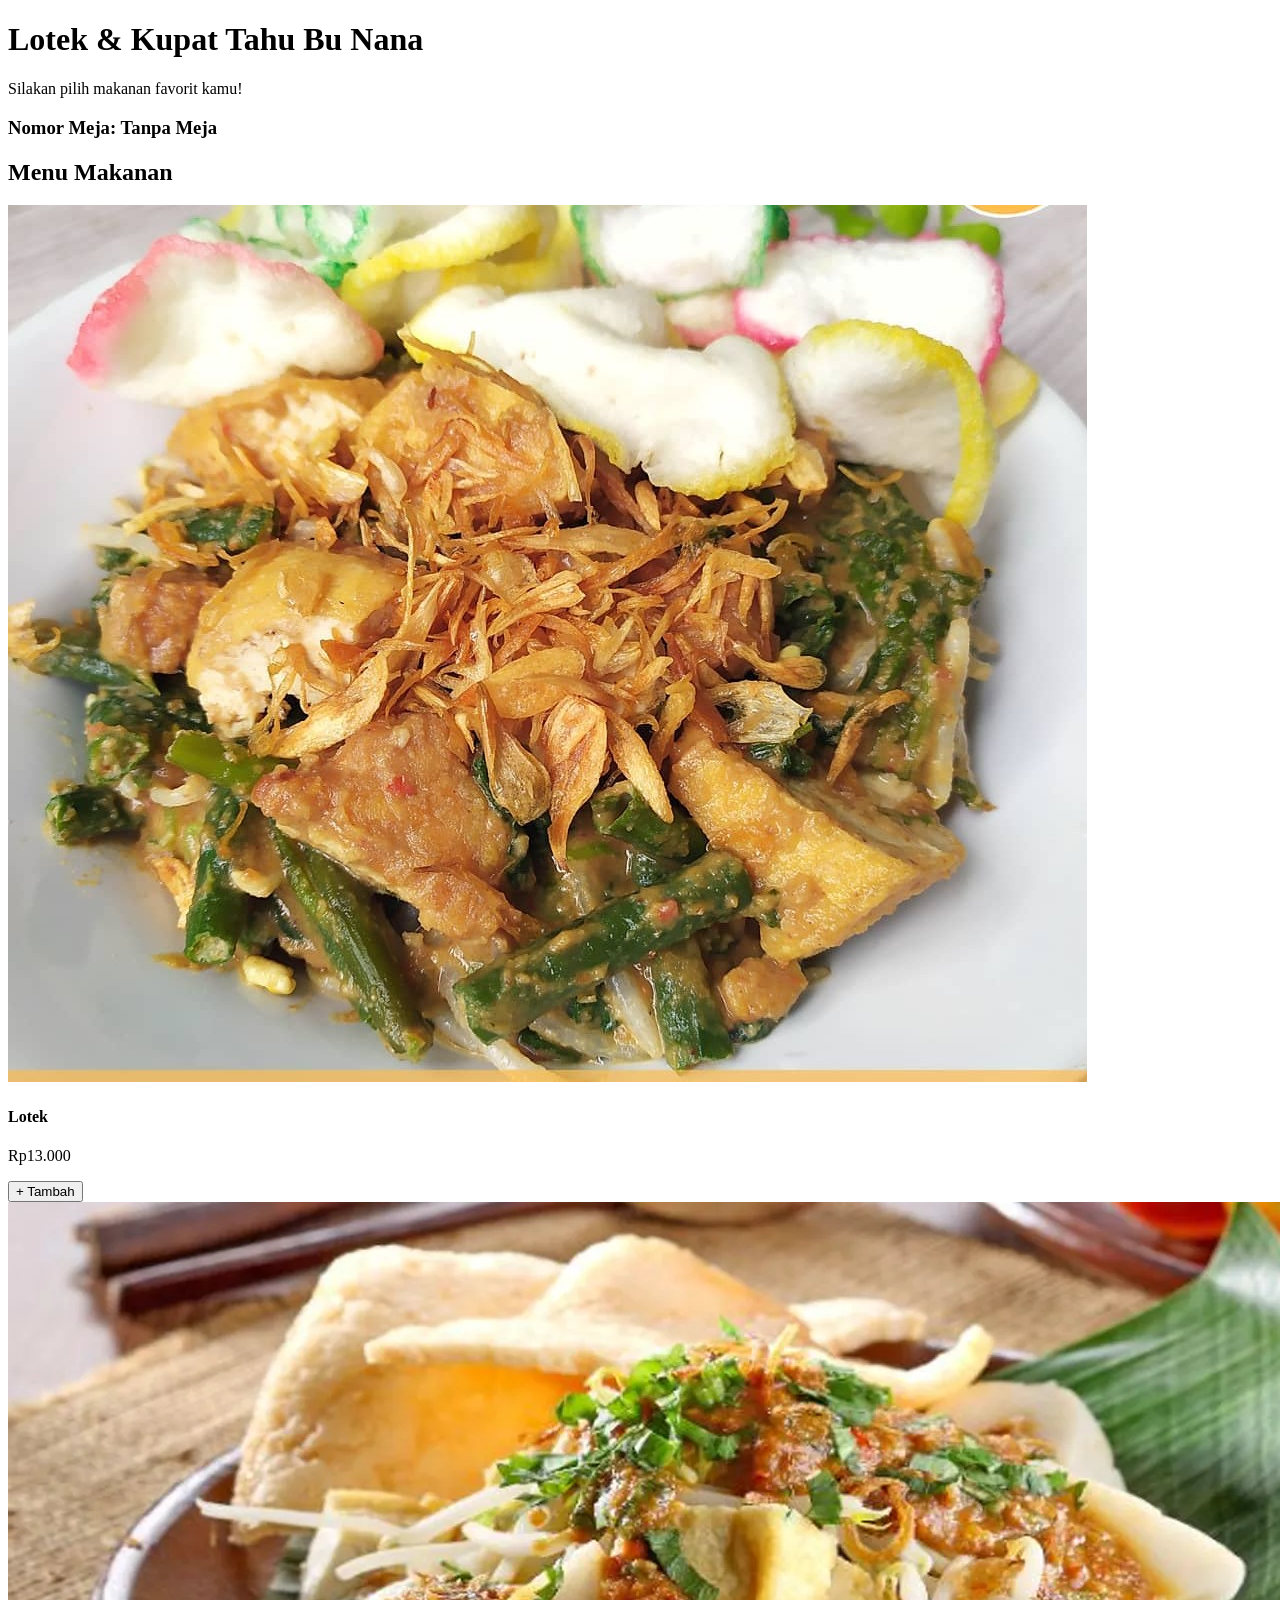
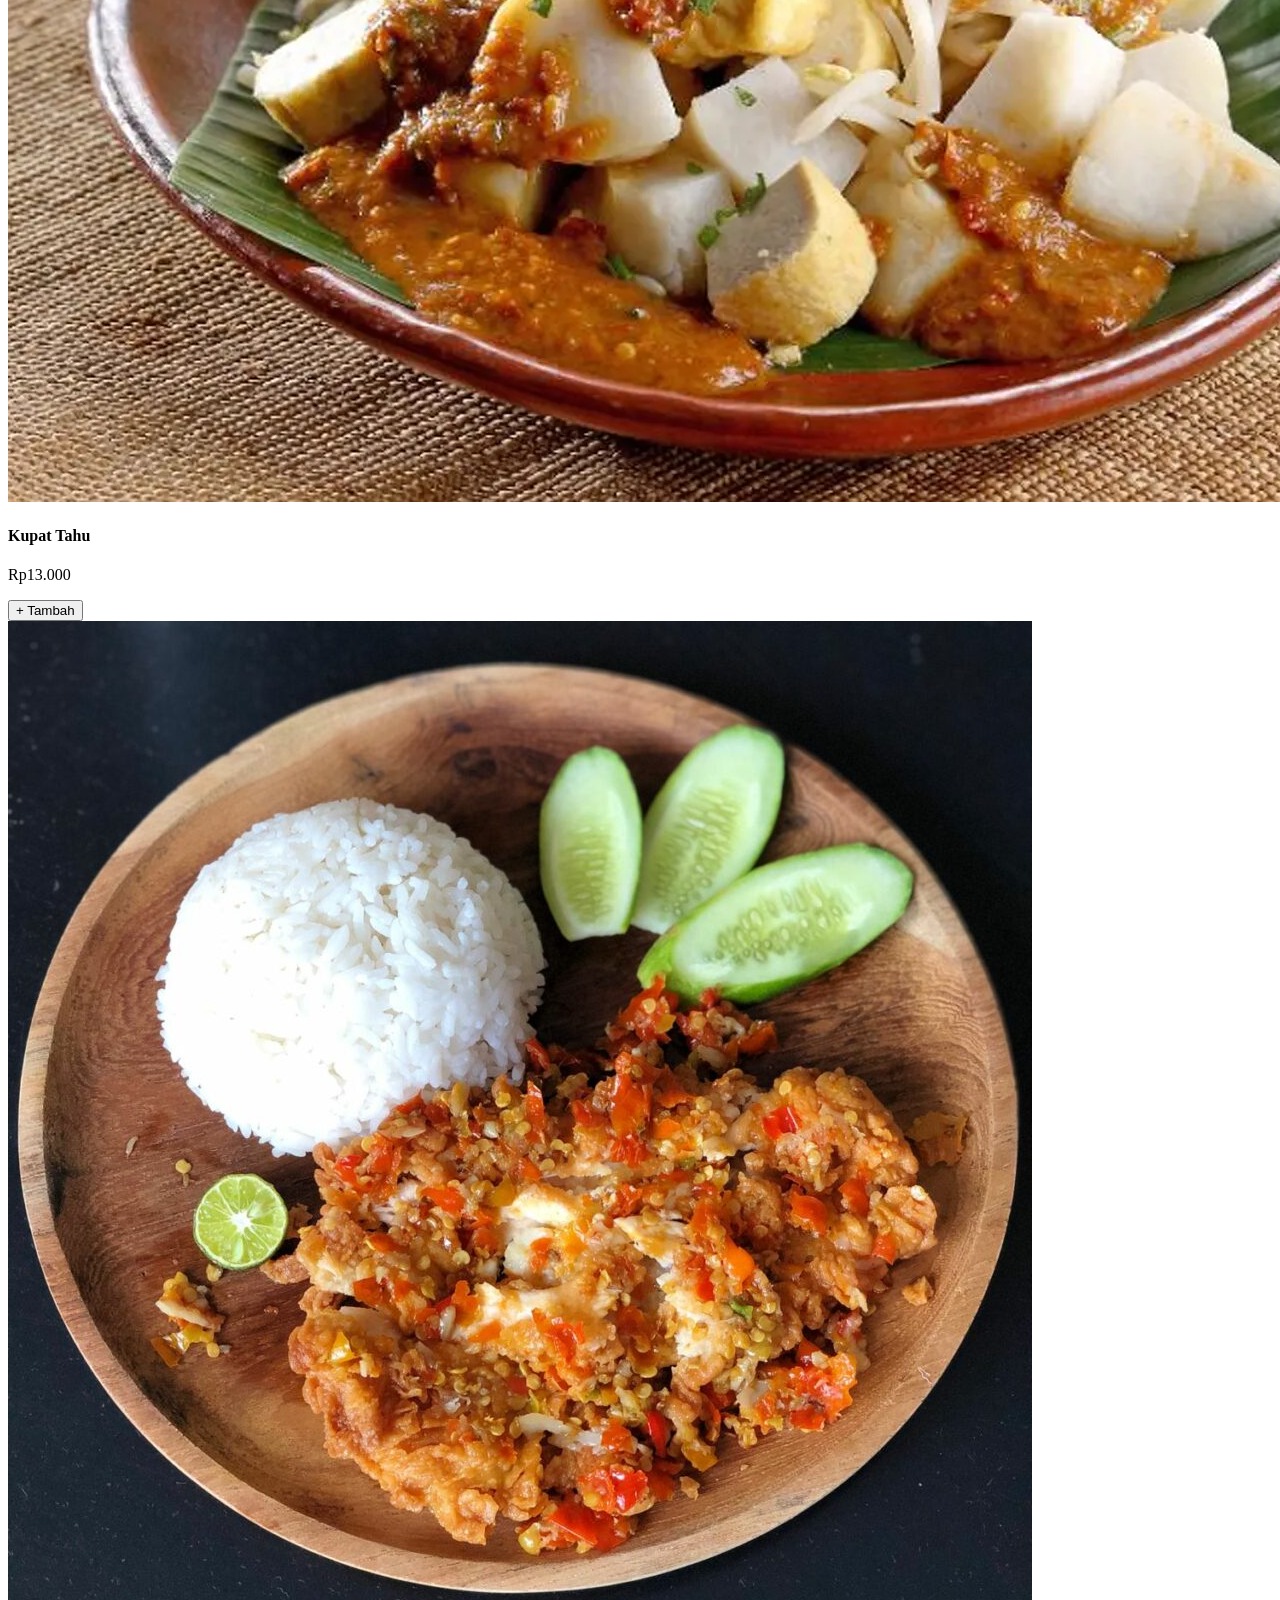
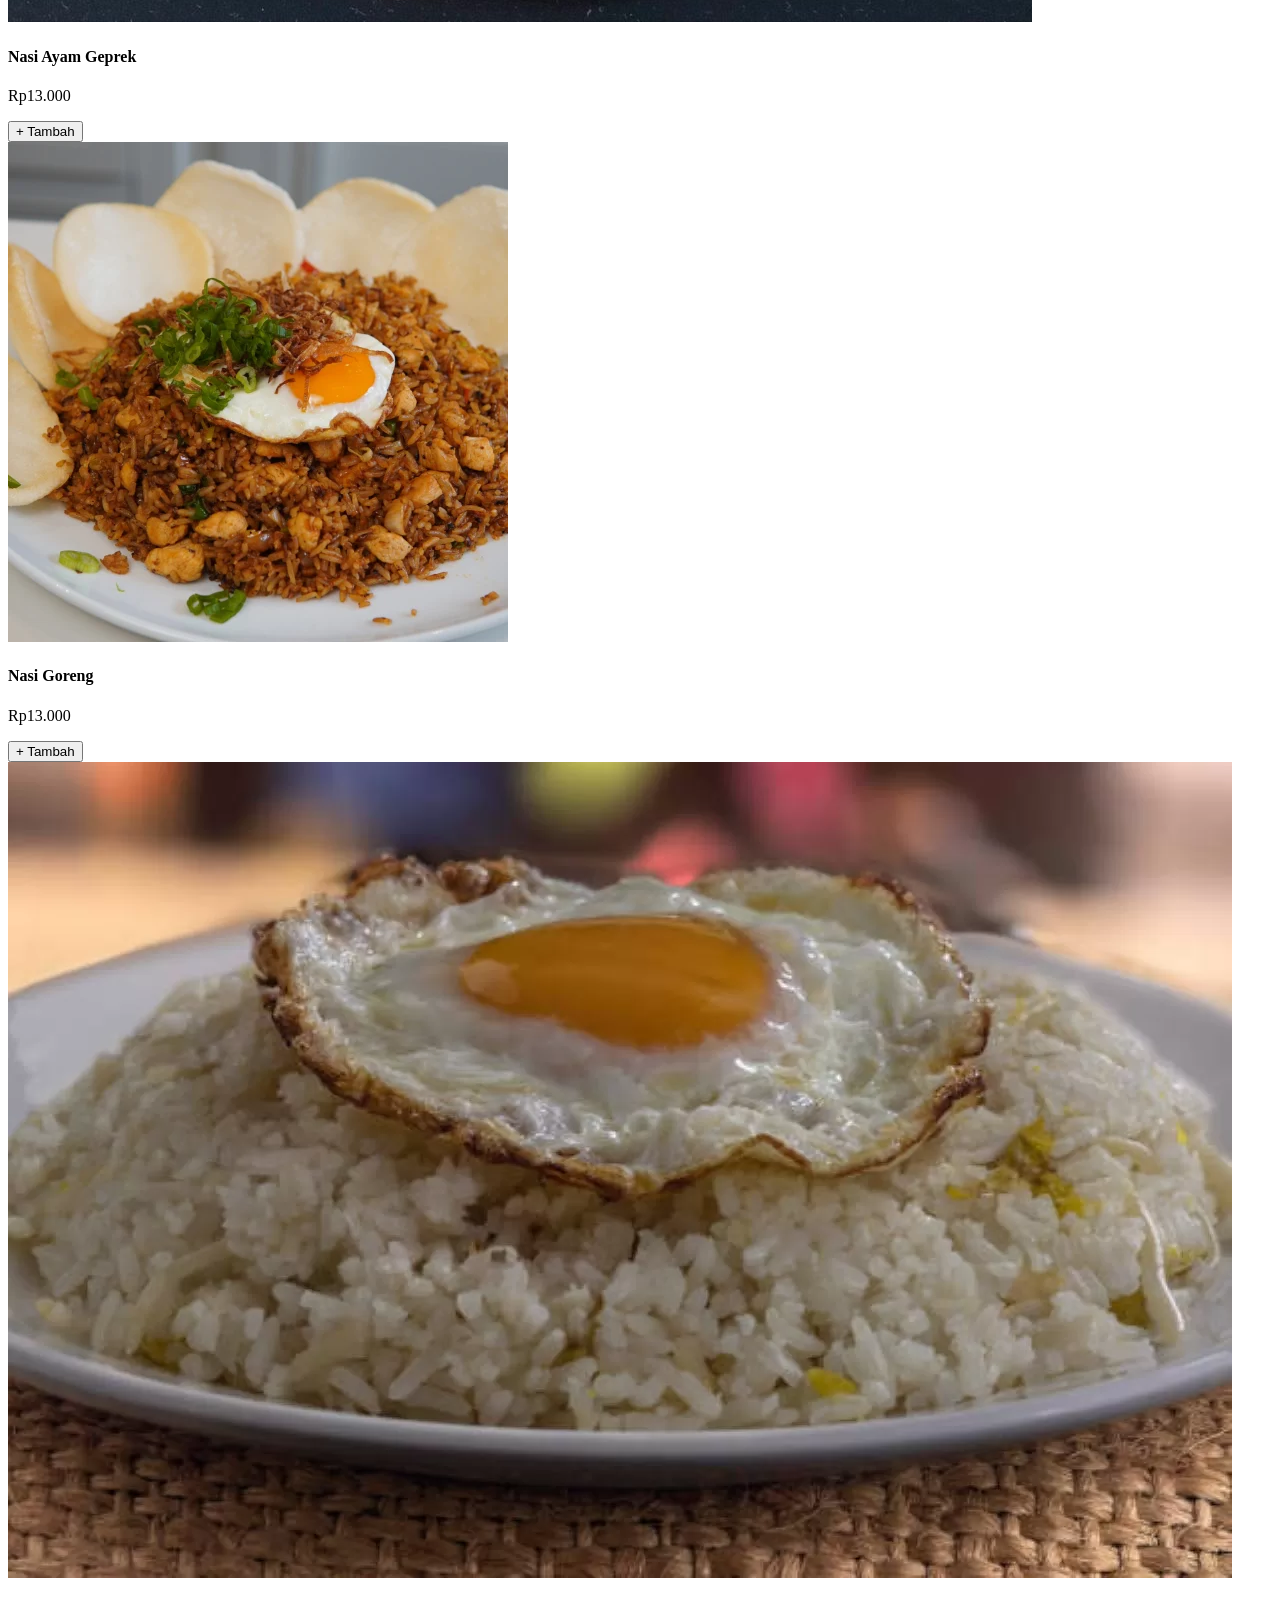
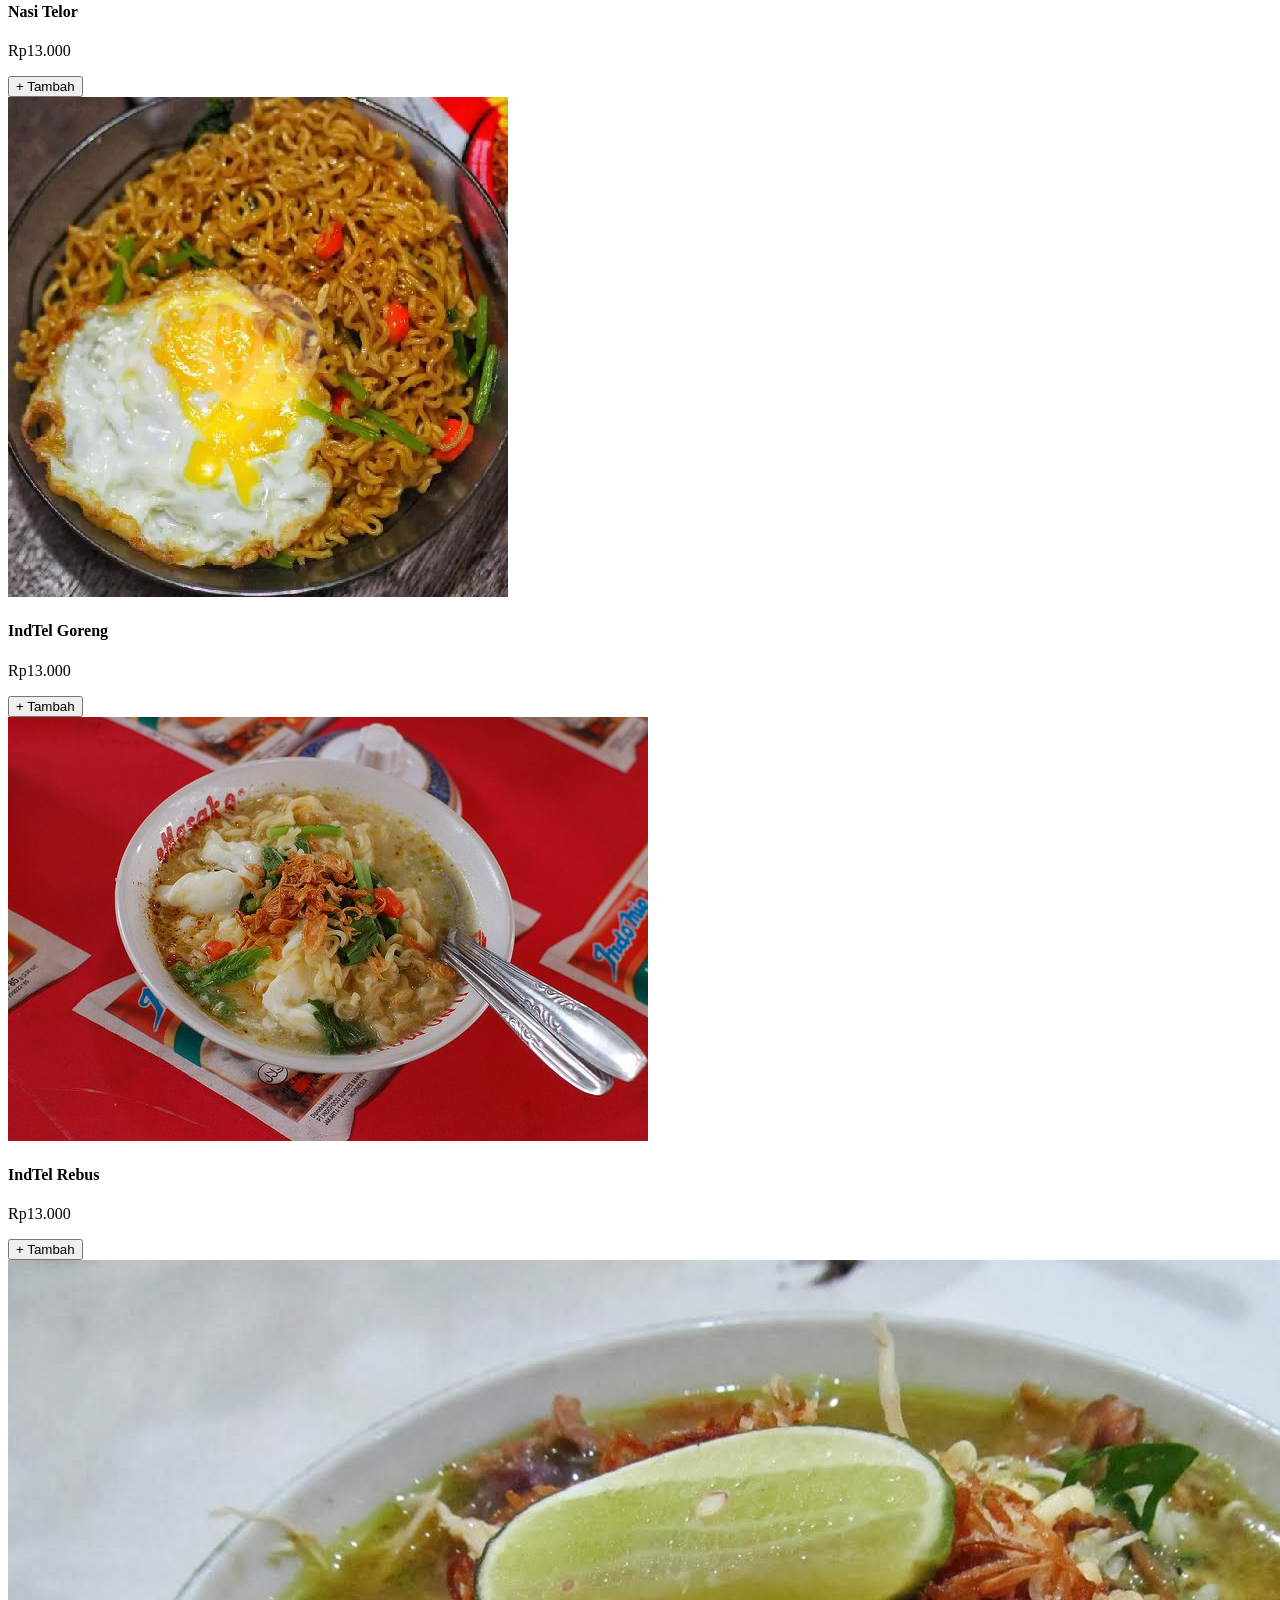
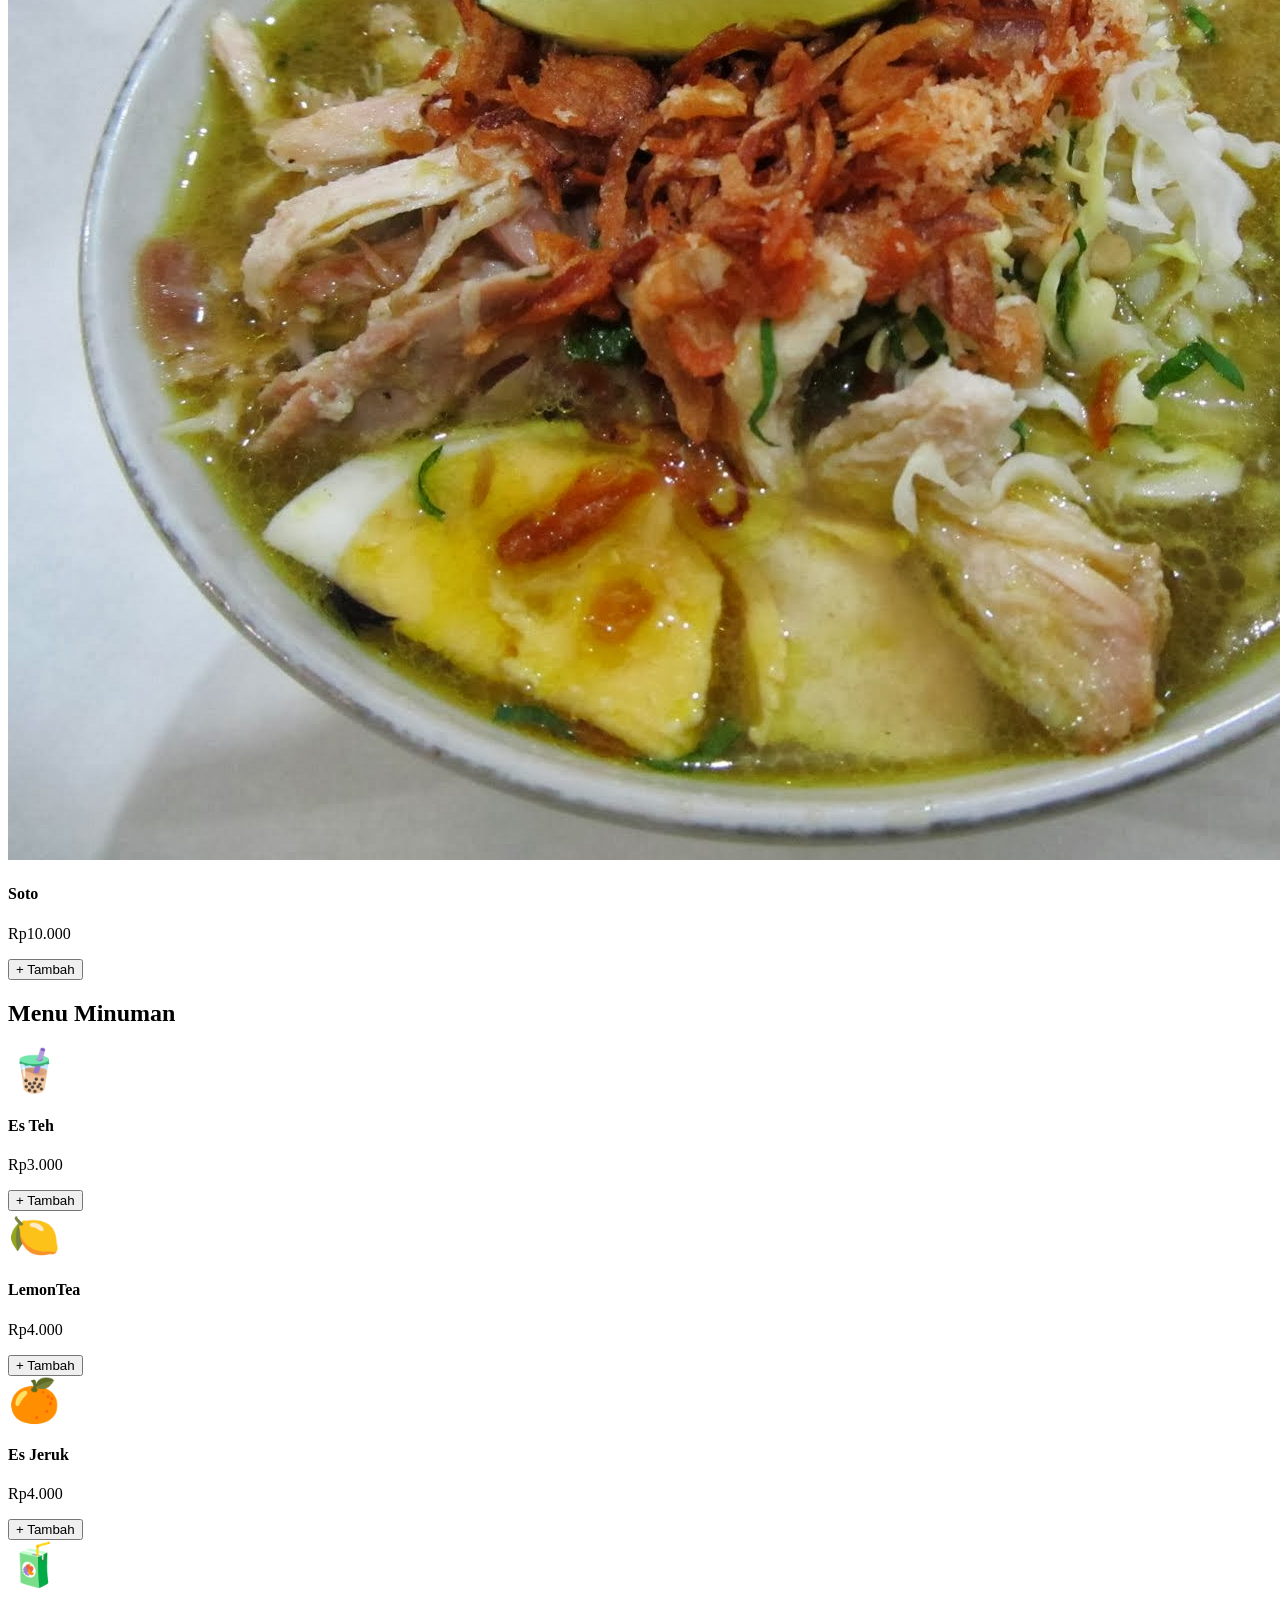
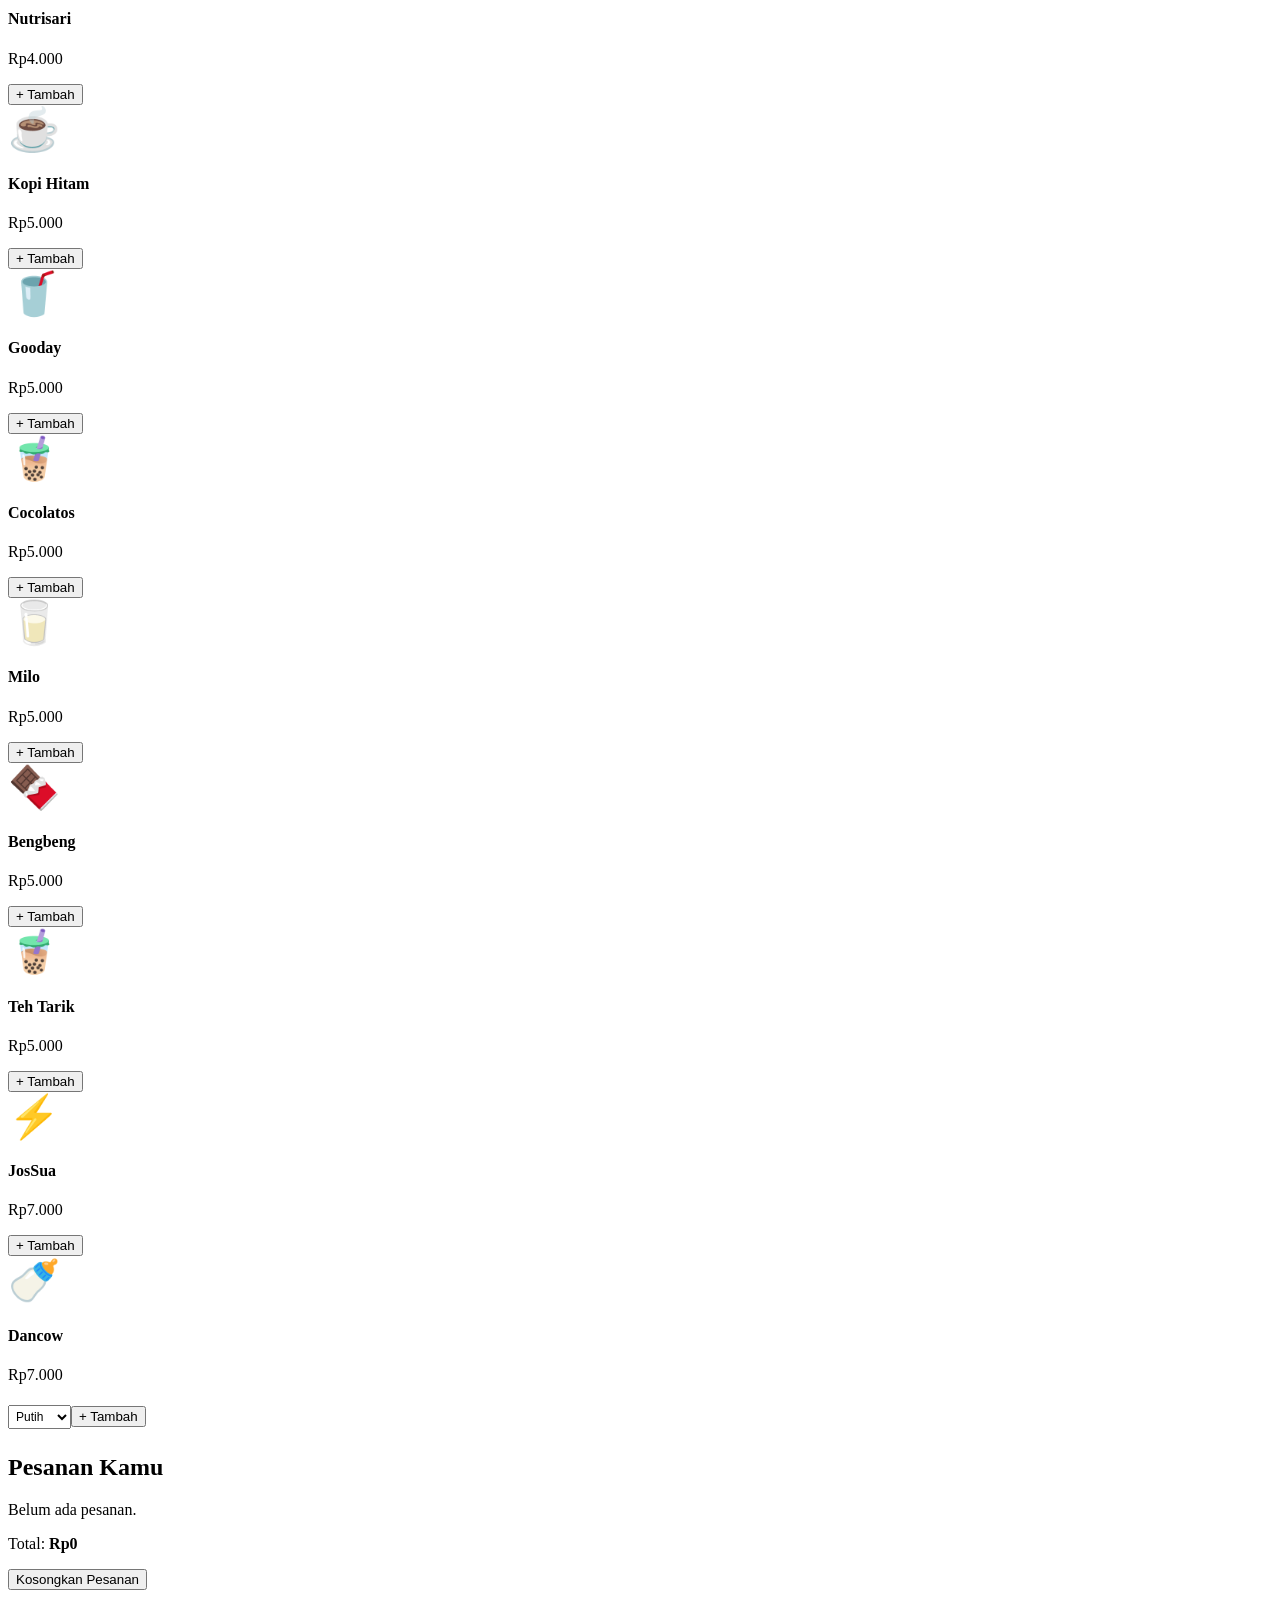
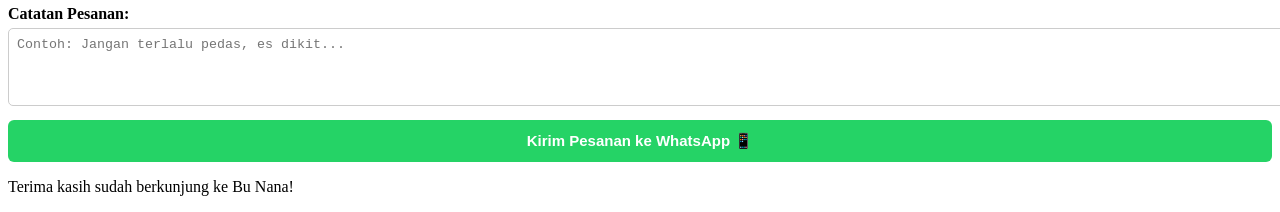
==== index.html @ 64a8187f "update lengkap" ====
<!DOCTYPE html>
<html lang="id">
<head>
    <meta charset="UTF-8">
    <meta name="viewport" content="width=device-width, initial-scale=1.0">
    <title>Lotek & Kupat Tahu Bu Nana</title>

    <style>
       
    
    </style>
</head>

<body>
    <header>
        <h1>Lotek & Kupat Tahu Bu Nana</h1>
        <p>Silakan pilih makanan favorit kamu!</p>
        <h3 id="infoMeja">Meja: -</h3>
    </header>

    <main class="container">
        <h2>Menu Makanan</h2>

        <div class="menu" id="menuMakanan"></div>

        <h2>Menu Minuman</h2>

        <div class="menu" id="menuMinuman"></div>

        <section id="keranjang">
            <h2>Pesanan Kamu</h2>
            <div id="daftarPesanan">Belum ada pesanan.</div>
            <p>Total: <strong id="total">Rp0</strong></p>
            <button onclick="kosongkanKeranjang()">
                Kosongkan Pesanan
            </button>
            <!-- Tambahan Catatan & Tombol Kirim WA -->
    <div style="margin-top: 15px; text-align: left;">
        <label for="catatanPesanan"><b>Catatan Pesanan:</b></label><br>
        <textarea id="catatanPesanan" placeholder="Contoh: Jangan terlalu pedas, es dikit..." style="width: 100%; height: 60px; margin-top: 5px; border-radius: 5px; padding: 8px; border: 1px solid #ccc;"></textarea>
    </div>

    <button onclick="kirimKeWhatsApp()" style="background-color: #25D366; color: white; padding: 12px; width: 100%; border: none; border-radius: 6px; font-weight: bold; font-size: 15px; margin-top: 10px; cursor: pointer;">
        Kirim Pesanan ke WhatsApp 📱
    </button>
        </section>
    </main>

    <footer>
        <p>Terima kasih sudah berkunjung ke Bu Nana!</p>
    </footer>

    <script src="script.js"></script>
</body>
</html>
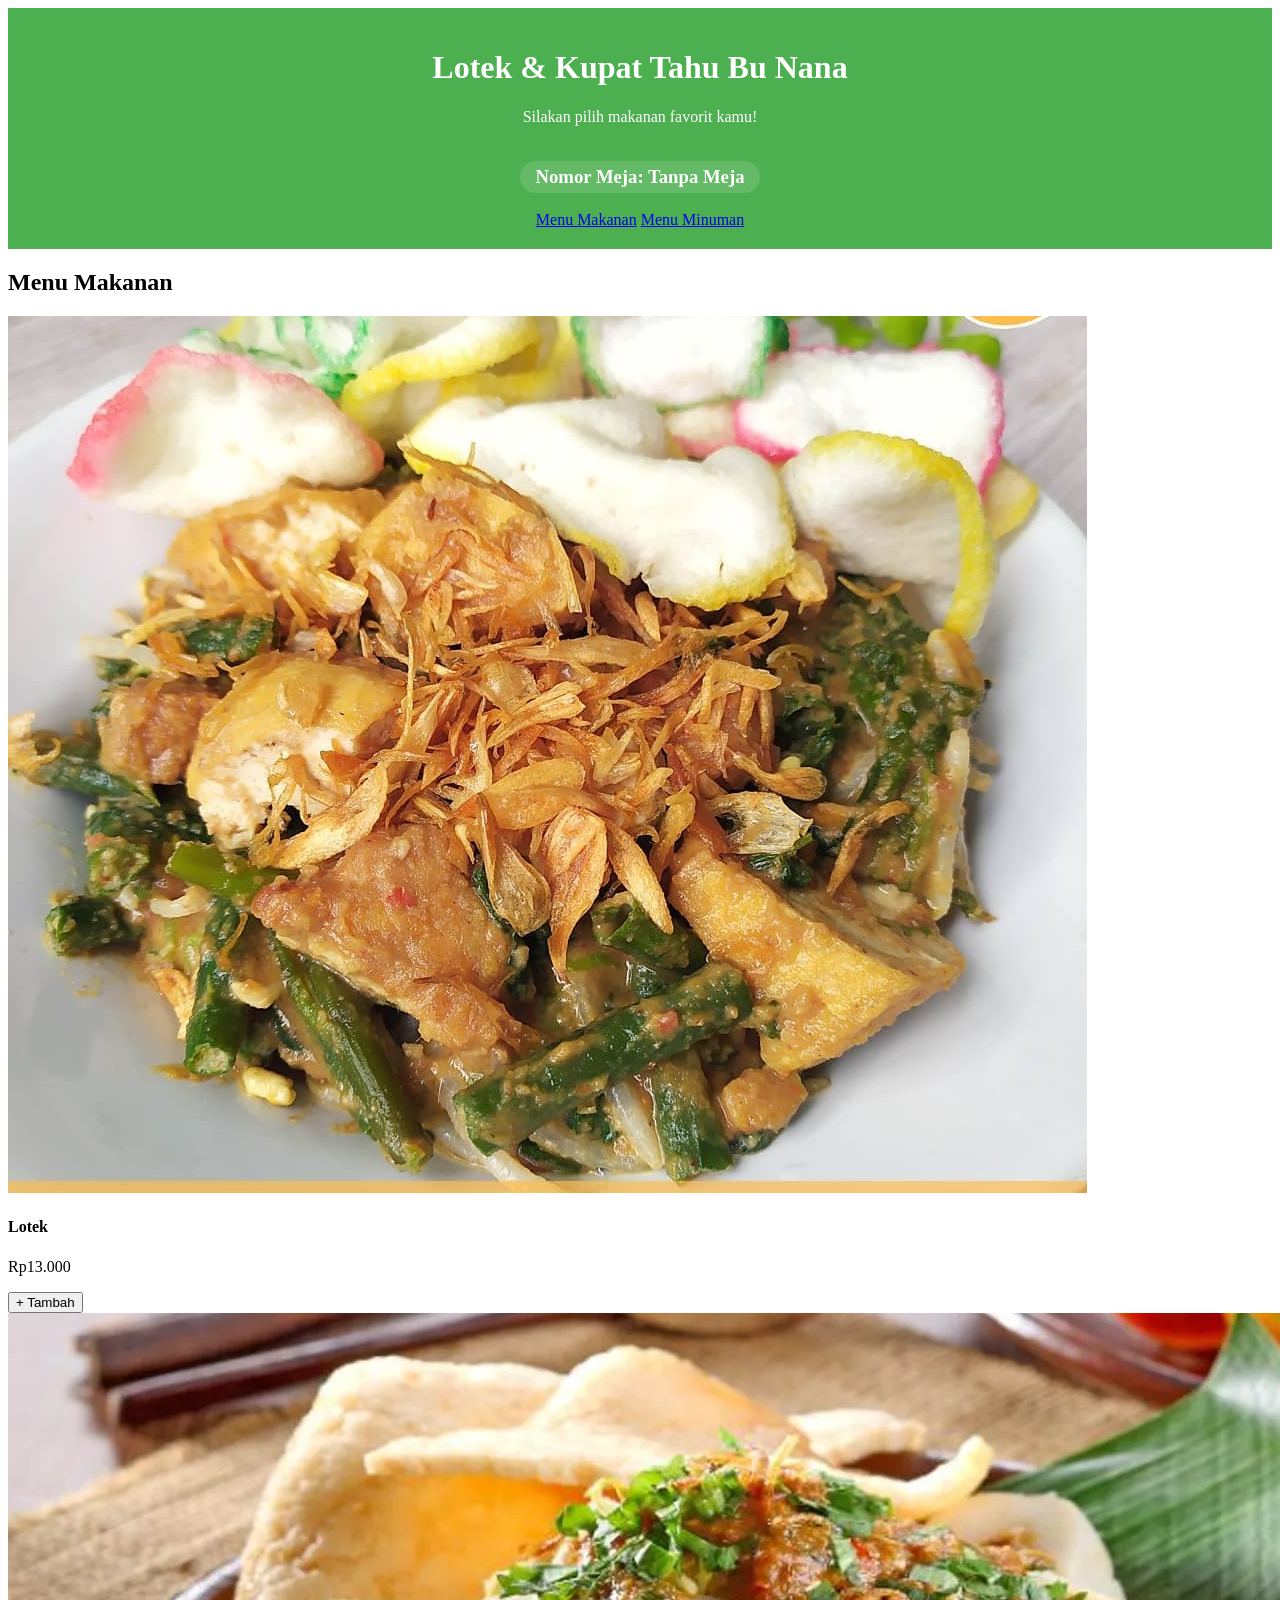
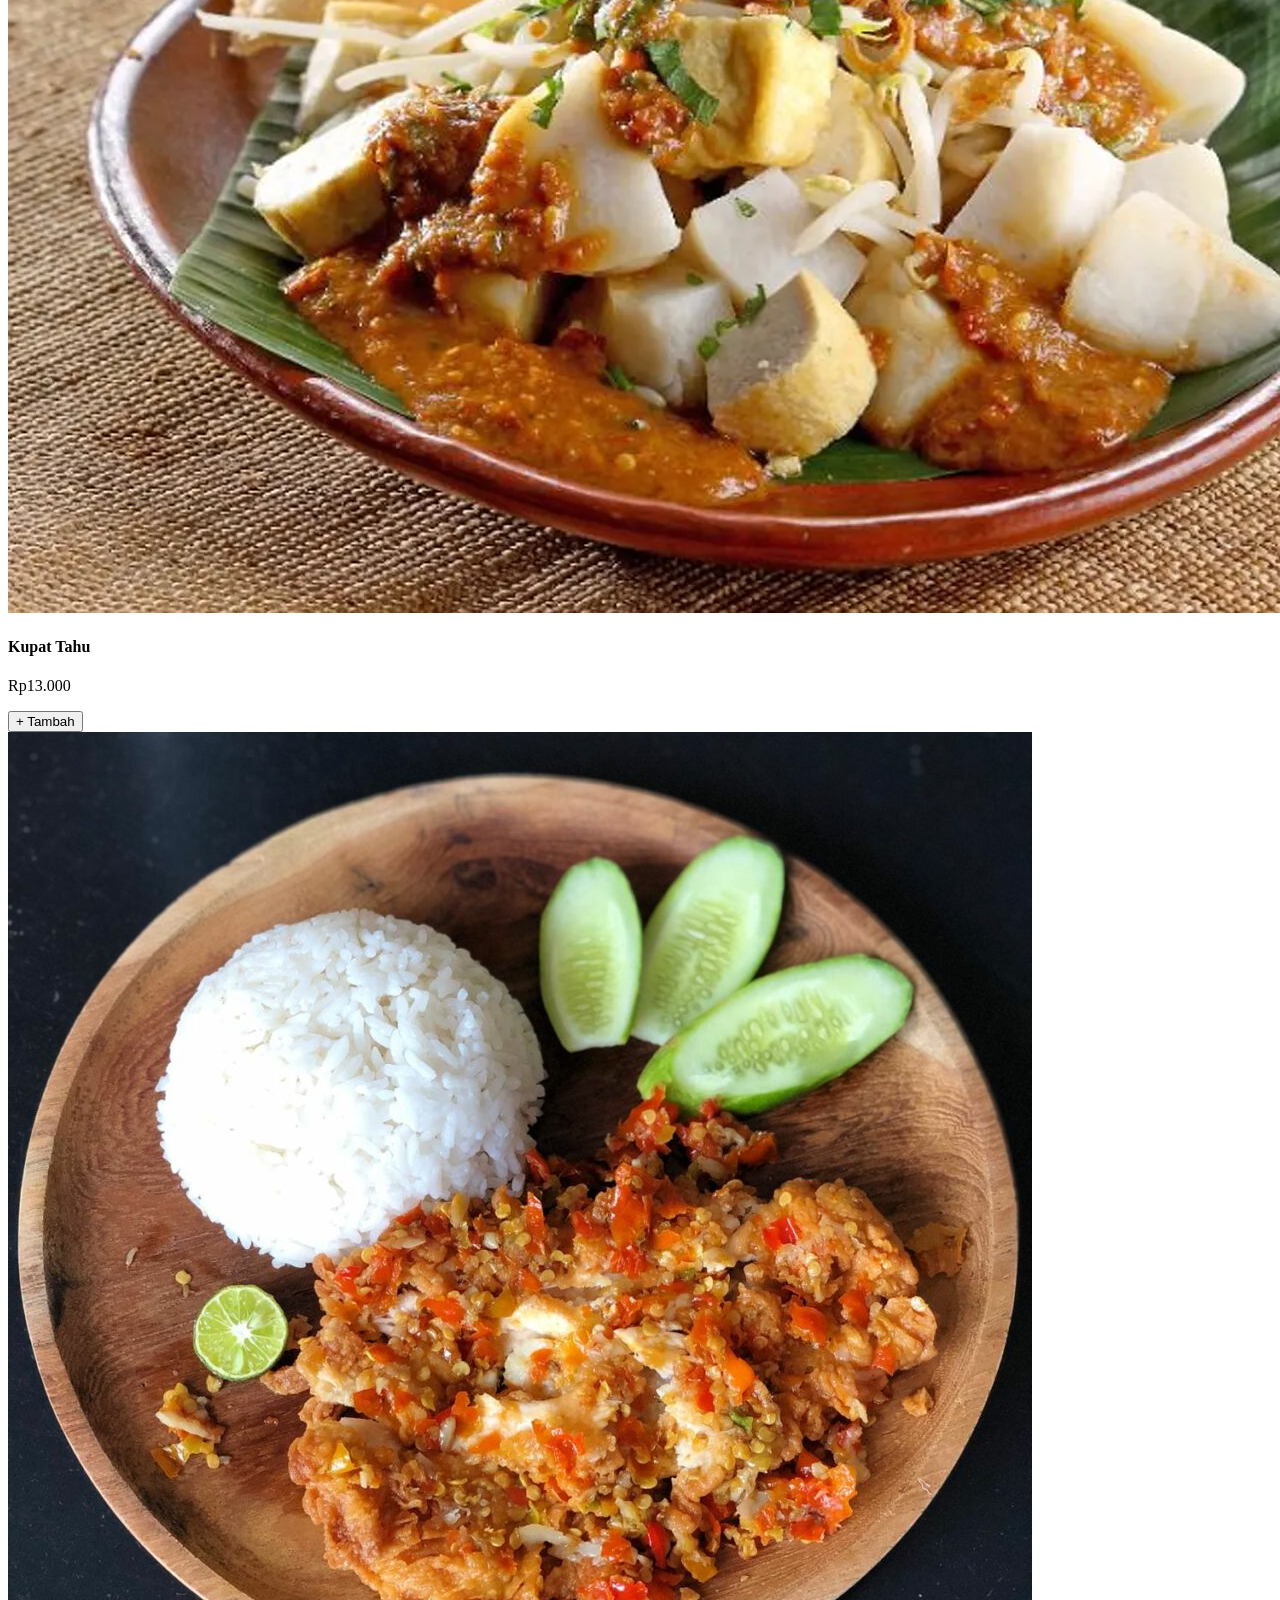
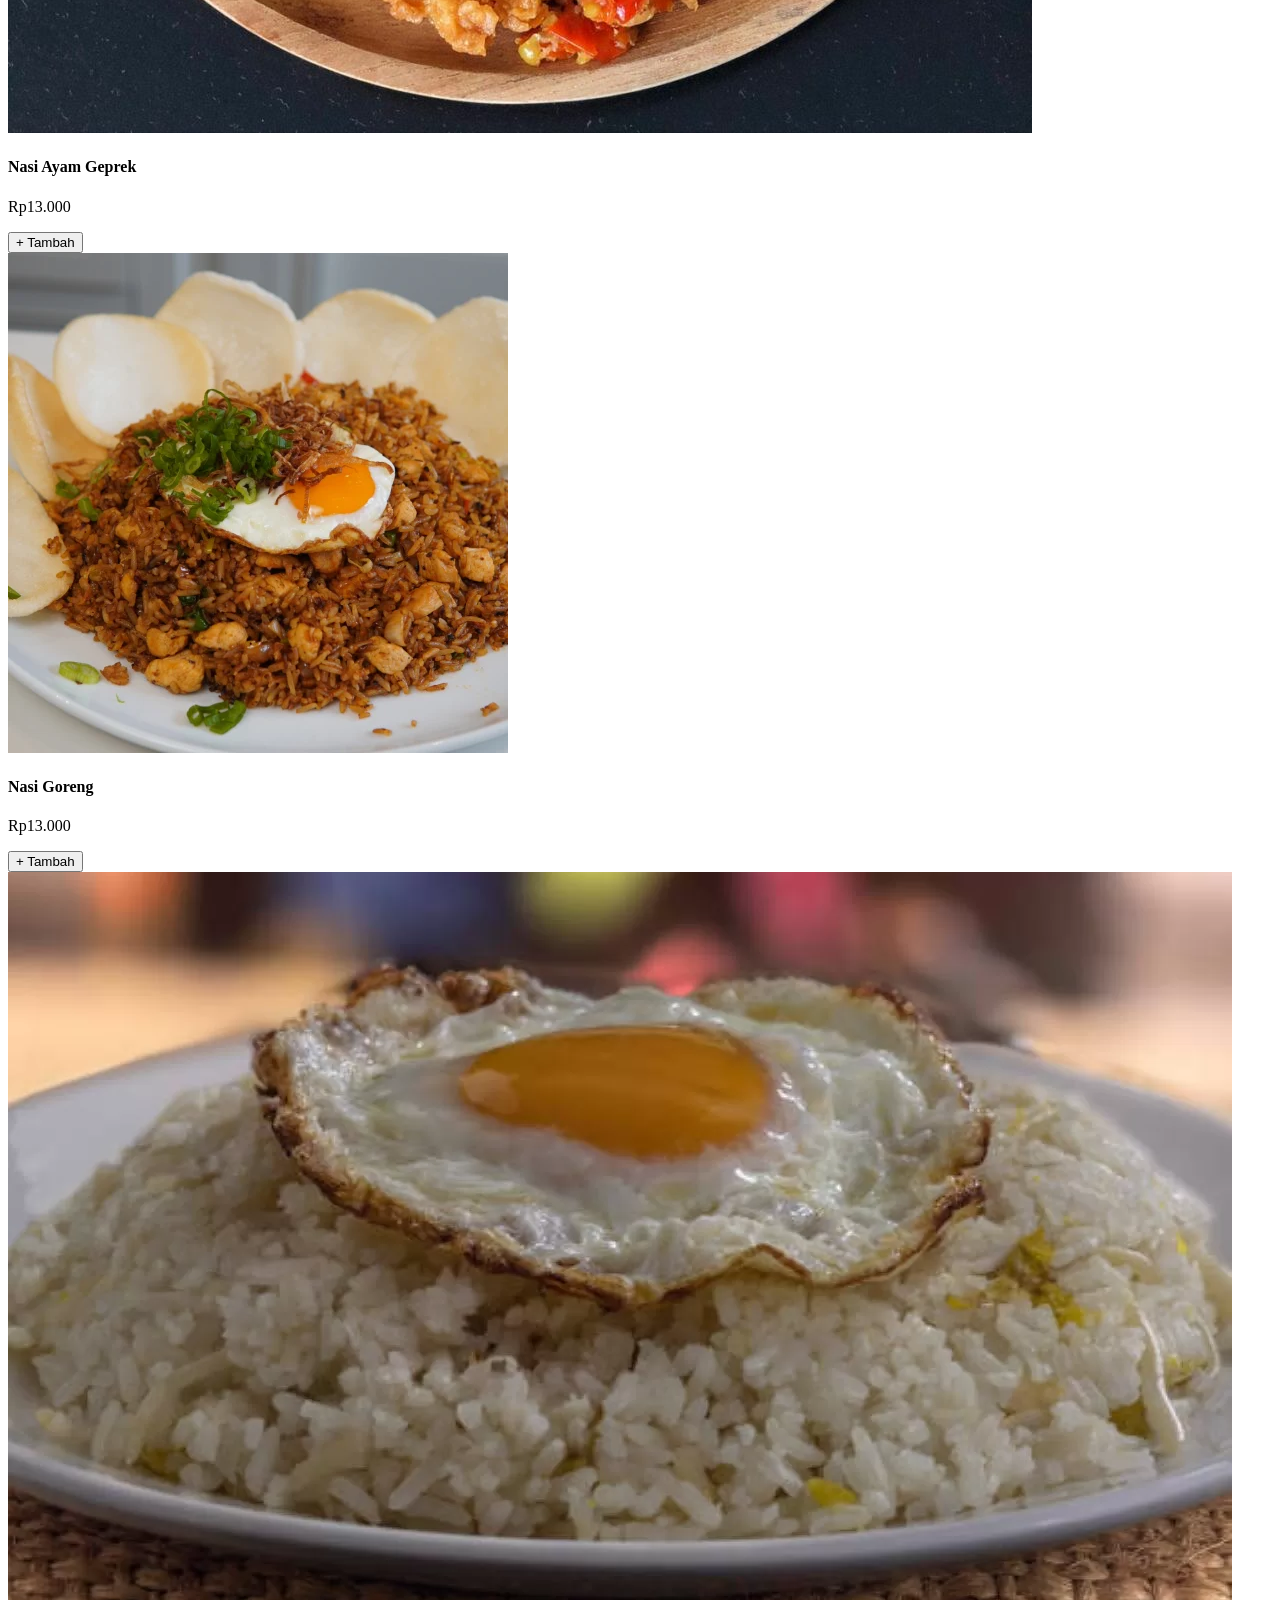
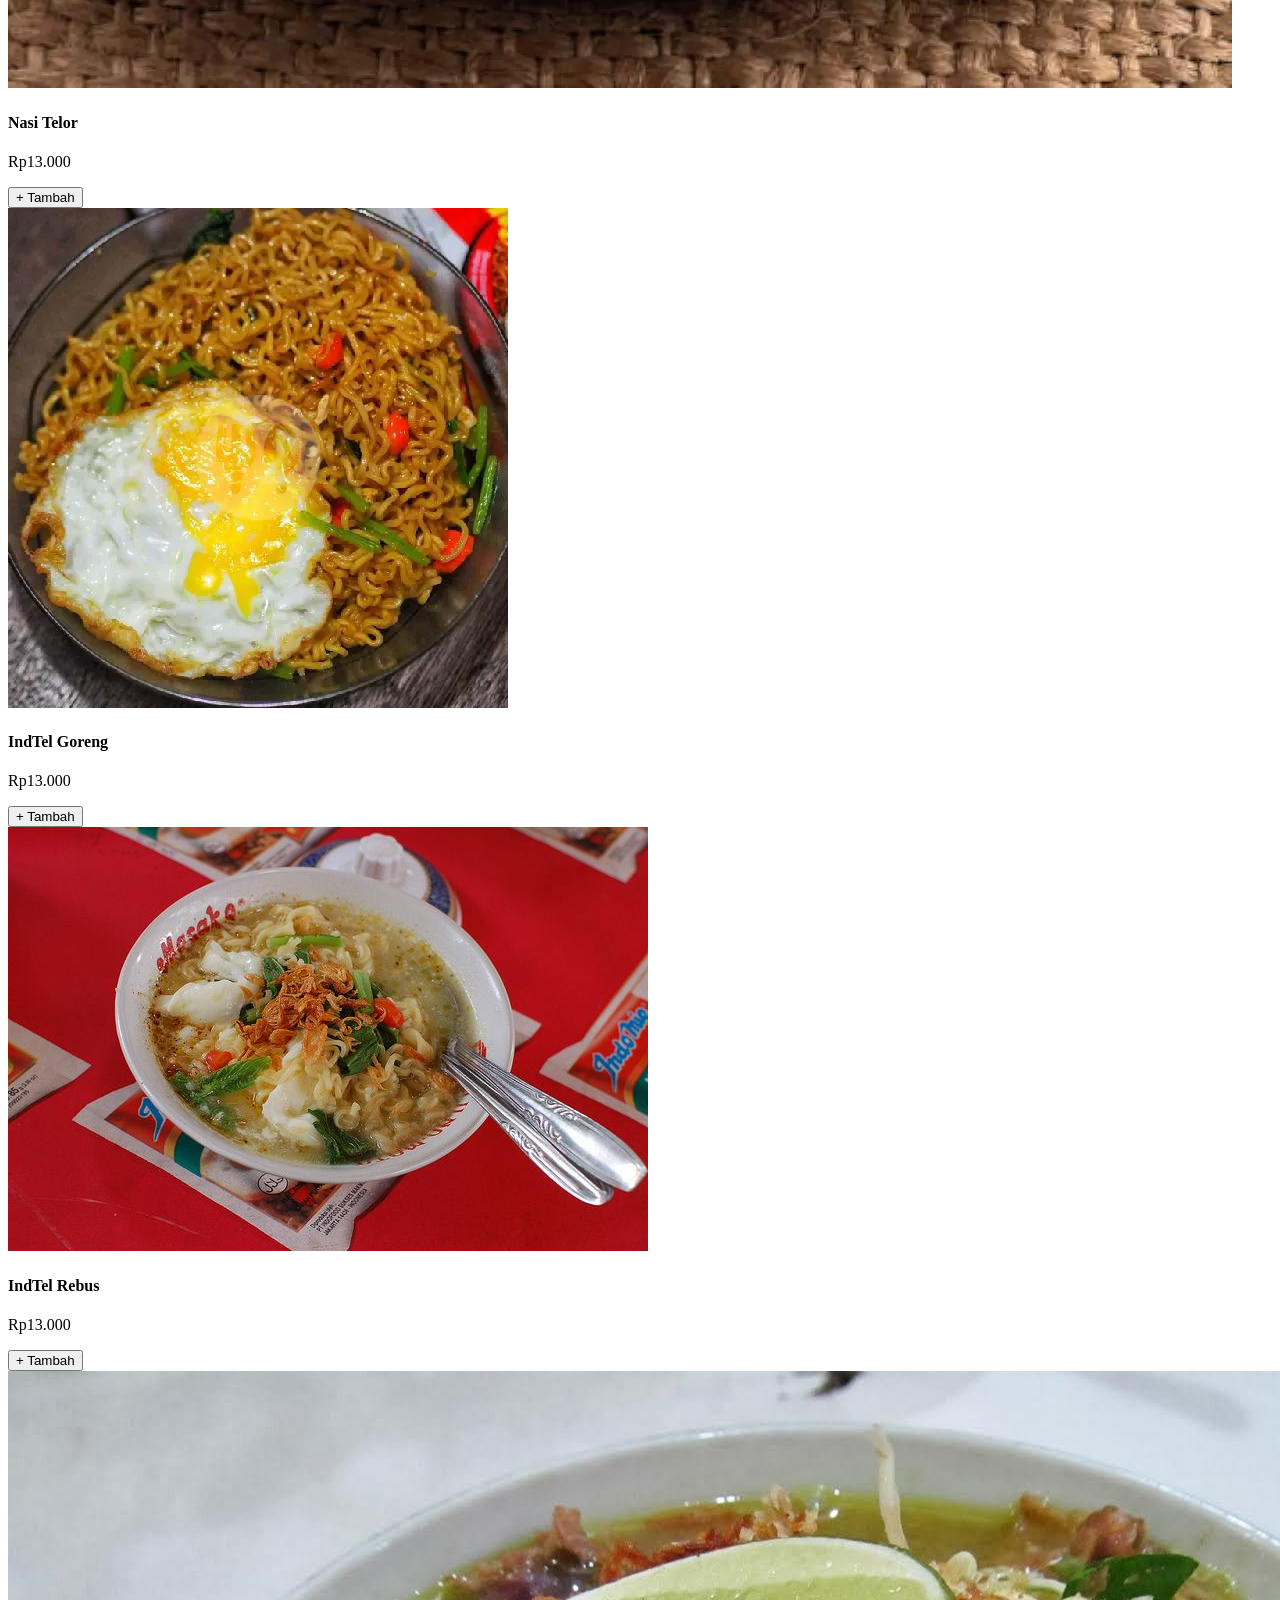
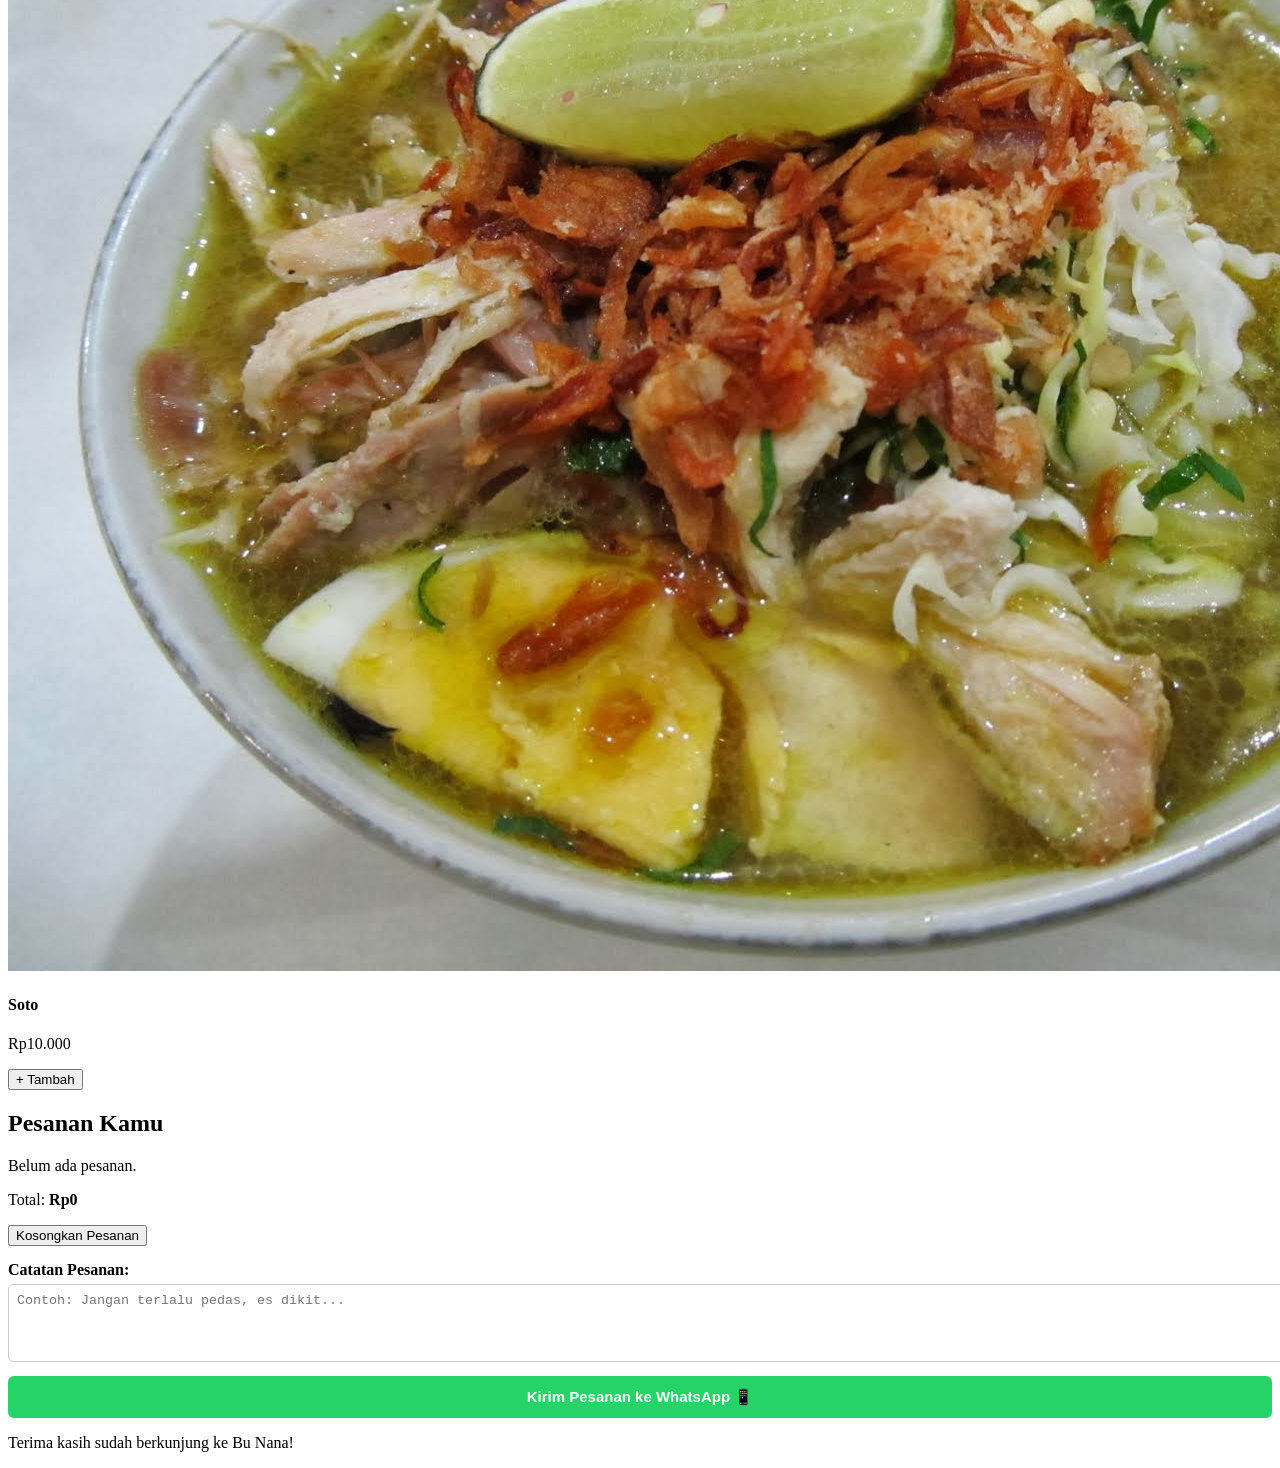
==== commit dc2d4c86: "update index" ====
--- a/index.html
+++ b/index.html
@@ -5,27 +5,24 @@
     <meta name="viewport" content="width=device-width, initial-scale=1.0">
     <title>Lotek & Kupat Tahu Bu Nana</title>
 
-    <style>
-       
-    
-    </style>
+    <link rel="stylesheet" href="style.css?v=2">
 </head>
 
 <body>
     <header>
         <h1>Lotek & Kupat Tahu Bu Nana</h1>
         <p>Silakan pilih makanan favorit kamu!</p>
-        <h3 id="infoMeja">Meja: -</h3>
+        <h3 id="infoMeja">Nomor Meja: -</h3>
+        <nav>
+            <a href="index.html">Menu Makanan</a>
+            <a href="minuman.html">Menu Minuman</a>
+        </nav>
     </header>
 
     <main class="container">
         <h2>Menu Makanan</h2>
 
         <div class="menu" id="menuMakanan"></div>
-
-        <h2>Menu Minuman</h2>
-
-        <div class="menu" id="menuMinuman"></div>
 
         <section id="keranjang">
             <h2>Pesanan Kamu</h2>
@@ -50,6 +47,6 @@
         <p>Terima kasih sudah berkunjung ke Bu Nana!</p>
     </footer>
 
-    <script src="script.js"></script>
+    <script src="script.js?v=2"></script>
 </body>
 </html>
--- a/style.css
+++ b/style.css
@@ -0,0 +1,13 @@
+header {
+    text-align: center;
+    background-color: #4CAF50;
+    color: white;
+    padding: 20px;
+}
+
+#infoMeja {
+    background: #ffffff22;
+    display: inline-block;
+    padding: 5px 15px;
+    border-radius: 20px;
+}
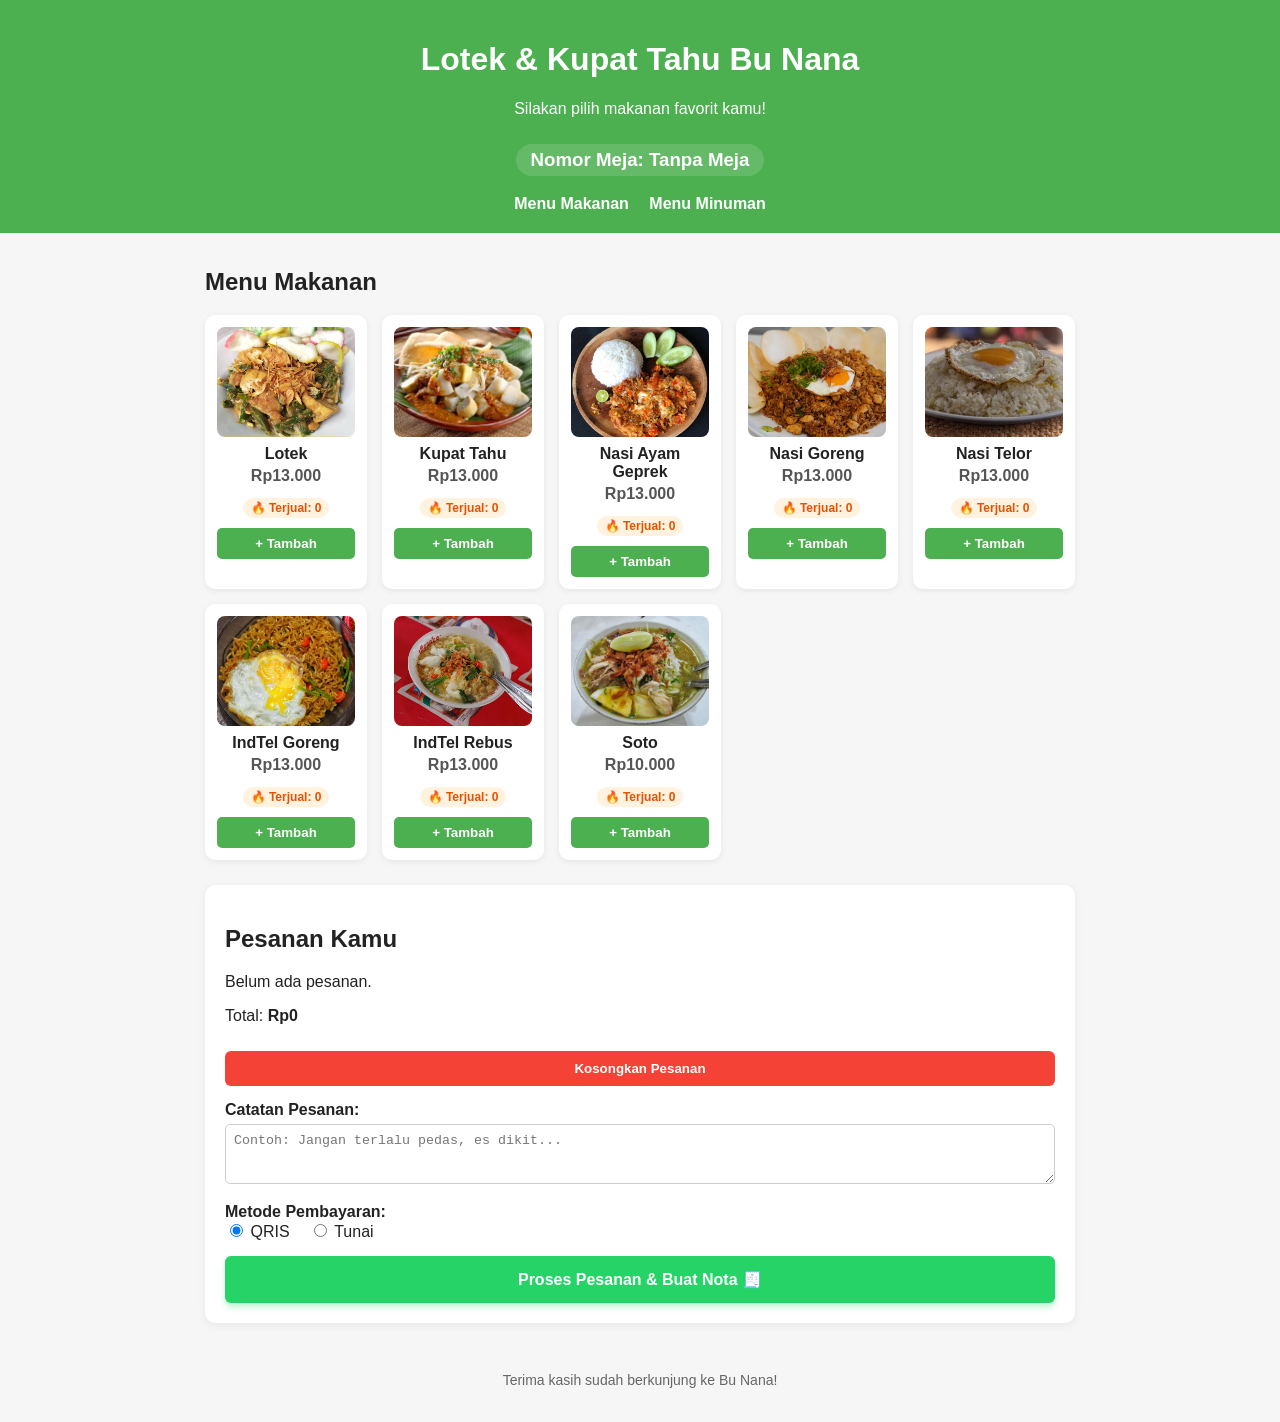
==== commit 636bc02e: "upadate lengkap" ====
--- a/index.html
+++ b/index.html
@@ -4,10 +4,8 @@
     <meta charset="UTF-8">
     <meta name="viewport" content="width=device-width, initial-scale=1.0">
     <title>Lotek & Kupat Tahu Bu Nana</title>
-
-    <link rel="stylesheet" href="style.css?v=2">
+    <link rel="stylesheet" href="style.css?v=3">
 </head>
-
 <body>
     <header>
         <h1>Lotek & Kupat Tahu Bu Nana</h1>
@@ -21,25 +19,35 @@
 
     <main class="container">
         <h2>Menu Makanan</h2>
-
         <div class="menu" id="menuMakanan"></div>
 
         <section id="keranjang">
             <h2>Pesanan Kamu</h2>
             <div id="daftarPesanan">Belum ada pesanan.</div>
             <p>Total: <strong id="total">Rp0</strong></p>
-            <button onclick="kosongkanKeranjang()">
-                Kosongkan Pesanan
+            
+            <button onclick="kosongkanKeranjang()" class="btn-reset">Kosongkan Pesanan</button>
+            
+            <div style="margin-top: 15px; text-align: left;">
+                <label for="catatanPesanan"><b>Catatan Pesanan:</b></label><br>
+                <textarea id="catatanPesanan" placeholder="Contoh: Jangan terlalu pedas, es dikit..." style="width: 100%; height: 60px; margin-top: 5px; border-radius: 5px; padding: 8px; border: 1px solid #ccc;"></textarea>
+            </div>
+
+            <!-- Fitur Baru: Metode Pembayaran -->
+            <div style="margin-top: 15px; text-align: left;">
+                <label><b>Metode Pembayaran:</b></label><br>
+                <label style="margin-right: 15px; cursor: pointer;">
+                    <input type="radio" name="metodePembayaran" value="QRIS" checked> QRIS
+                </label>
+                <label style="cursor: pointer;">
+                    <input type="radio" name="metodePembayaran" value="Tunai"> Tunai
+                </label>
+            </div>
+
+            <!-- Fitur Baru: Tombol Proses & Nota -->
+            <button onclick="prosesPesanan()" class="btn-proses">
+                Proses Pesanan & Buat Nota 🧾
             </button>
-            <!-- Tambahan Catatan & Tombol Kirim WA -->
-    <div style="margin-top: 15px; text-align: left;">
-        <label for="catatanPesanan"><b>Catatan Pesanan:</b></label><br>
-        <textarea id="catatanPesanan" placeholder="Contoh: Jangan terlalu pedas, es dikit..." style="width: 100%; height: 60px; margin-top: 5px; border-radius: 5px; padding: 8px; border: 1px solid #ccc;"></textarea>
-    </div>
-
-    <button onclick="kirimKeWhatsApp()" style="background-color: #25D366; color: white; padding: 12px; width: 100%; border: none; border-radius: 6px; font-weight: bold; font-size: 15px; margin-top: 10px; cursor: pointer;">
-        Kirim Pesanan ke WhatsApp 📱
-    </button>
         </section>
     </main>
 
@@ -47,6 +55,16 @@
         <p>Terima kasih sudah berkunjung ke Bu Nana!</p>
     </footer>
 
-    <script src="script.js?v=2"></script>
+    <!-- Modal Nota Digital -->
+    <div id="modalNota" class="modal">
+        <div class="modal-content">
+            <span class="close" onclick="tutupModal()">&times;</span>
+            <div id="notaDigital"></div>
+            <button onclick="cetakNota()" class="btn-print">🖨️ Cetak / Simpan PDF</button>
+            <button onclick="kirimWANota()" class="btn-wa">📱 Kirim ke WhatsApp</button>
+        </div>
+    </div>
+
+    <script src="script.js?v=3"></script>
 </body>
 </html>
--- a/style.css
+++ b/style.css
@@ -1,13 +1,181 @@
+* { box-sizing: border-box; }
+body { margin: 0; font-family: Arial, sans-serif; background: #f6f6f6; color: #222; }
+
 header {
     text-align: center;
     background-color: #4CAF50;
     color: white;
     padding: 20px;
 }
+header nav a { color: white; margin: 0 8px; font-weight: bold; text-decoration: none; }
+header nav a:hover { text-decoration: underline; }
 
 #infoMeja {
     background: #ffffff22;
     display: inline-block;
     padding: 5px 15px;
     border-radius: 20px;
-}+    margin-top: 10px;
+}
+
+.container { max-width: 900px; margin: 0 auto; padding: 15px; }
+
+.menu {
+    display: grid;
+    grid-template-columns: repeat(auto-fill, minmax(160px, 1fr));
+    gap: 15px;
+}
+.menu-card {
+    background: #fff;
+    border-radius: 10px;
+    padding: 12px;
+    text-align: center;
+    box-shadow: 0 2px 6px #0001;
+    transition: transform 0.2s;
+}
+.menu-card:hover { transform: translateY(-3px); }
+.menu-card h4 { margin: 8px 0 4px; font-size: 16px; }
+.menu-card p { margin: 0 0 8px; color: #555; font-weight: bold; }
+.menu-card button { 
+    padding: 8px 12px; 
+    cursor: pointer; 
+    background: #4CAF50; 
+    color: white; 
+    border: none; 
+    border-radius: 5px; 
+    font-weight: bold;
+    width: 100%;
+}
+.menu-card button:hover { background: #45a049; }
+
+.card-img-box {
+    width: 100%;
+    height: 110px;
+    border-radius: 8px;
+    overflow: hidden;
+    background: #f0f0f0;
+    display: flex;
+    align-items: center;
+    justify-content: center;
+}
+.card-img-box img { width: 100%; height: 100%; object-fit: cover; display: block; }
+.card-img-box .emoji { font-size: 48px; }
+
+/* Badge Terjual */
+.terjual-badge {
+    font-size: 12px;
+    color: #e65100;
+    font-weight: bold;
+    background: #fff3e0;
+    padding: 3px 8px;
+    border-radius: 12px;
+    display: inline-block;
+    margin: 5px 0 10px 0;
+}
+
+#keranjang { 
+    margin-top: 25px; 
+    background: #fff; 
+    padding: 20px; 
+    border-radius: 10px; 
+    box-shadow: 0 2px 8px #0001;
+}
+
+.btn-reset {
+    width: 100%;
+    padding: 10px;
+    margin-top: 10px;
+    background: #f44336;
+    color: white;
+    border: none;
+    border-radius: 6px;
+    cursor: pointer;
+    font-weight: bold;
+}
+.btn-proses {
+    background-color: #25D366; 
+    color: white; 
+    padding: 14px; 
+    width: 100%; 
+    border: none; 
+    border-radius: 6px; 
+    font-weight: bold; 
+    font-size: 16px; 
+    margin-top: 15px; 
+    cursor: pointer;
+    box-shadow: 0 4px 6px rgba(37, 211, 102, 0.3);
+}
+.btn-proses:hover { background-color: #128C7E; }
+
+.btn-qty {
+    padding: 4px 10px;
+    margin: 0 2px;
+    background: #e0e0e0;
+    border: none;
+    border-radius: 4px;
+    cursor: pointer;
+    font-weight: bold;
+}
+.btn-qty:hover { background: #d0d0d0; }
+
+footer { text-align: center; padding: 20px; color: #666; font-size: 14px; }
+
+/* --- FITUR BARU: Modal Nota Digital --- */
+.modal {
+    display: none;
+    position: fixed;
+    z-index: 1000;
+    left: 0;
+    top: 0;
+    width: 100%;
+    height: 100%;
+    background-color: rgba(0,0,0,0.6);
+    justify-content: center;
+    align-items: center;
+    backdrop-filter: blur(3px);
+}
+.modal-content {
+    background-color: #fff;
+    padding: 25px;
+    border-radius: 12px;
+    width: 90%;
+    max-width: 380px;
+    max-height: 90vh;
+    overflow-y: auto;
+    position: relative;
+    box-shadow: 0 10px 25px rgba(0,0,0,0.3);
+    animation: slideUp 0.3s ease-out;
+}
+@keyframes slideUp {
+    from { transform: translateY(20px); opacity: 0; }
+    to { transform: translateY(0); opacity: 1; }
+}
+.close {
+    position: absolute;
+    top: 10px;
+    right: 15px;
+    font-size: 28px;
+    font-weight: bold;
+    cursor: pointer;
+    color: #aaa;
+}
+.close:hover { color: #000; }
+
+.nota-header { text-align: center; font-family: 'Courier New', monospace; }
+.nota-header hr { border: 1px dashed #333; margin: 10px 0; }
+.nota-footer { text-align: center; margin-top: 20px; font-size: 12px; color: #555; font-family: 'Courier New', monospace; }
+
+.btn-print, .btn-wa {
+    width: 100%;
+    padding: 12px;
+    margin-top: 10px;
+    border: none;
+    border-radius: 6px;
+    font-weight: bold;
+    cursor: pointer;
+    font-size: 14px;
+}
+.btn-print { background-color: #607d8b; color: white; }
+.btn-print:hover { background-color: #455a64; }
+.btn-wa { background-color: #25D366; color: white; }
+.btn-wa:hover { background-color: #128C7E; }
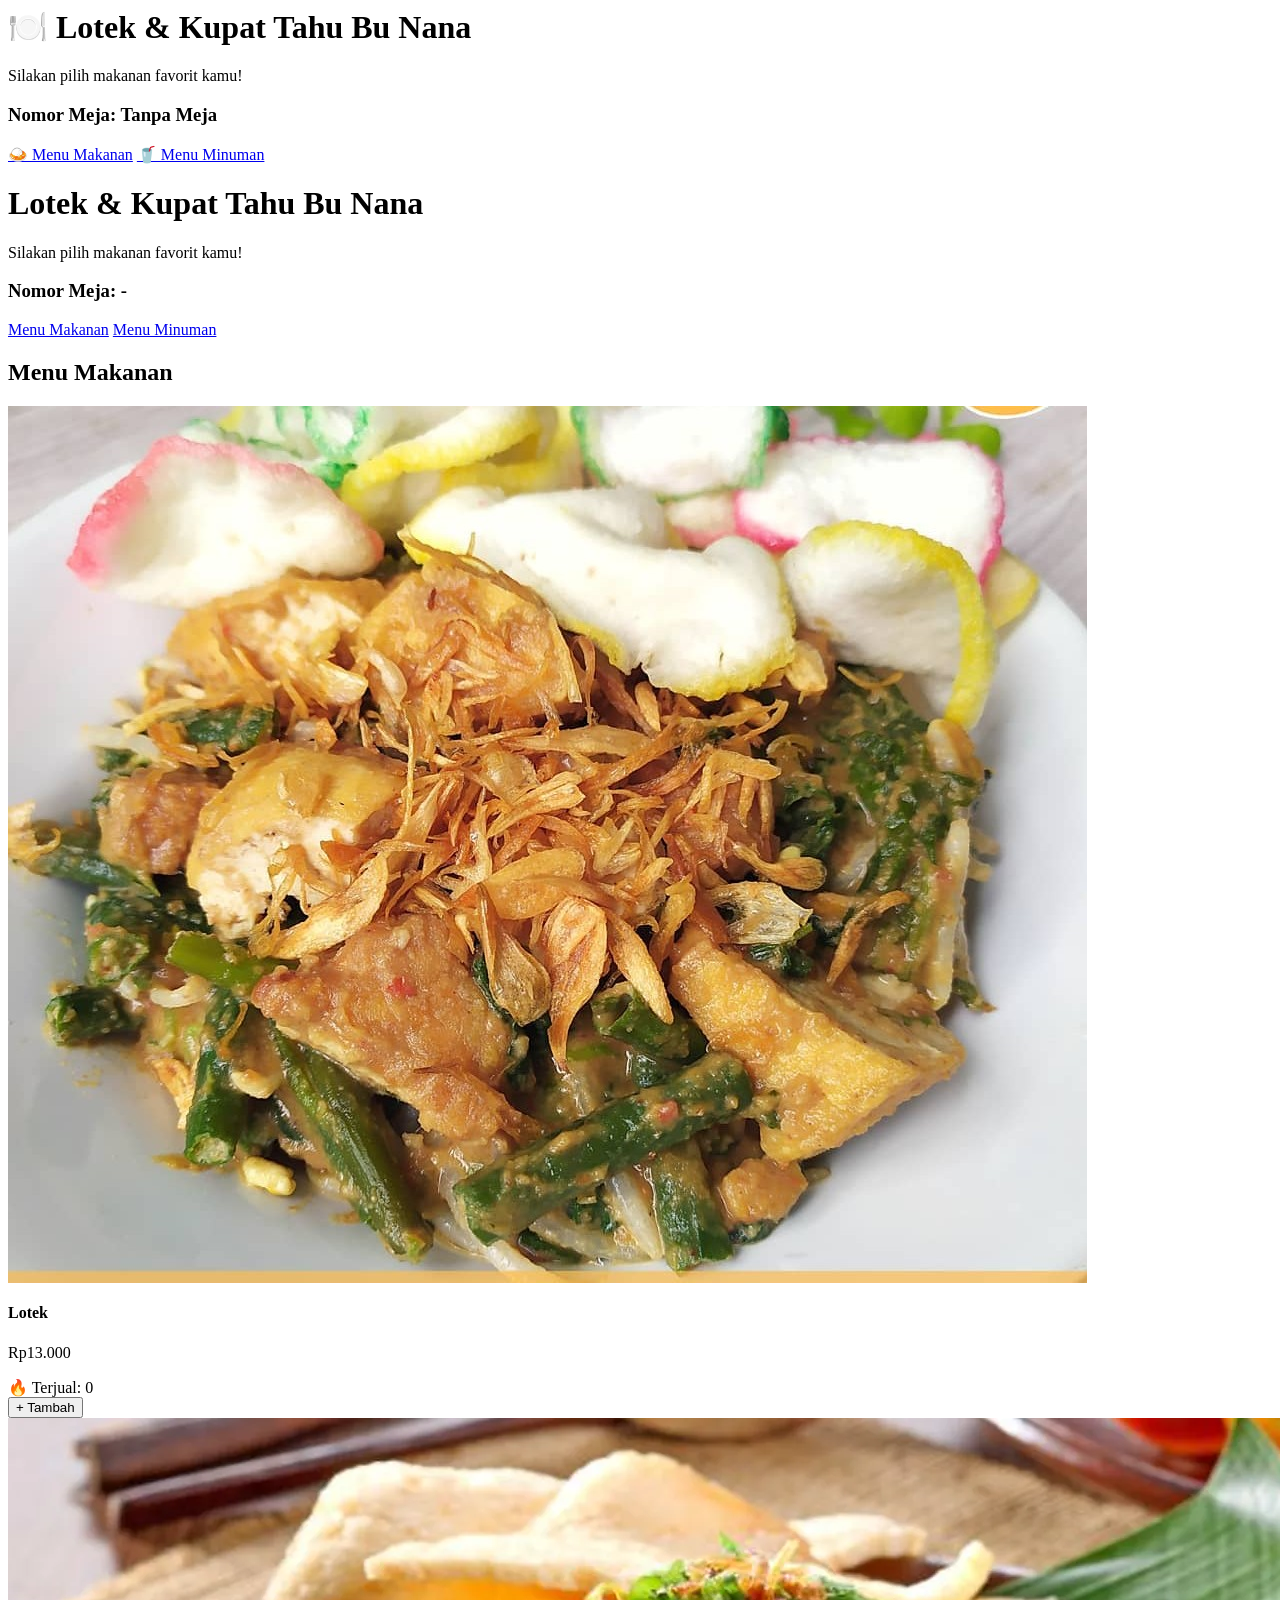
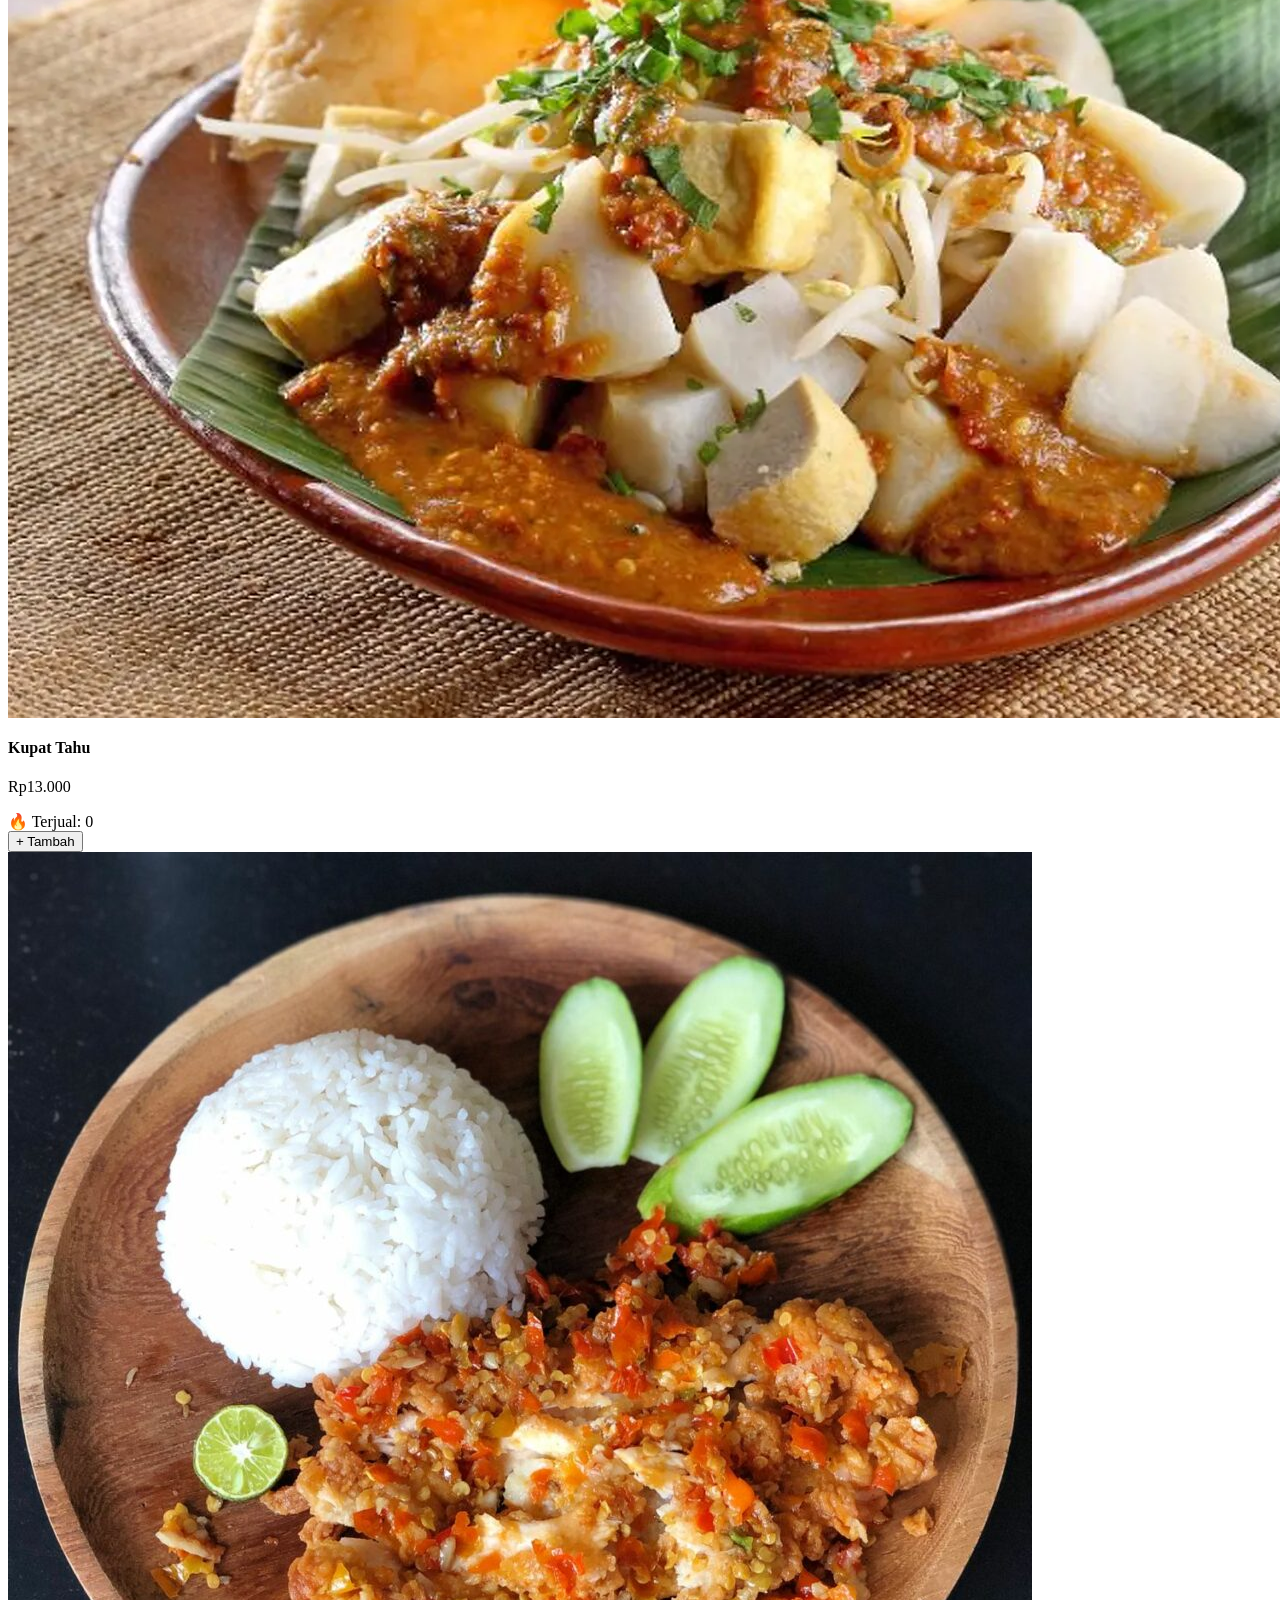
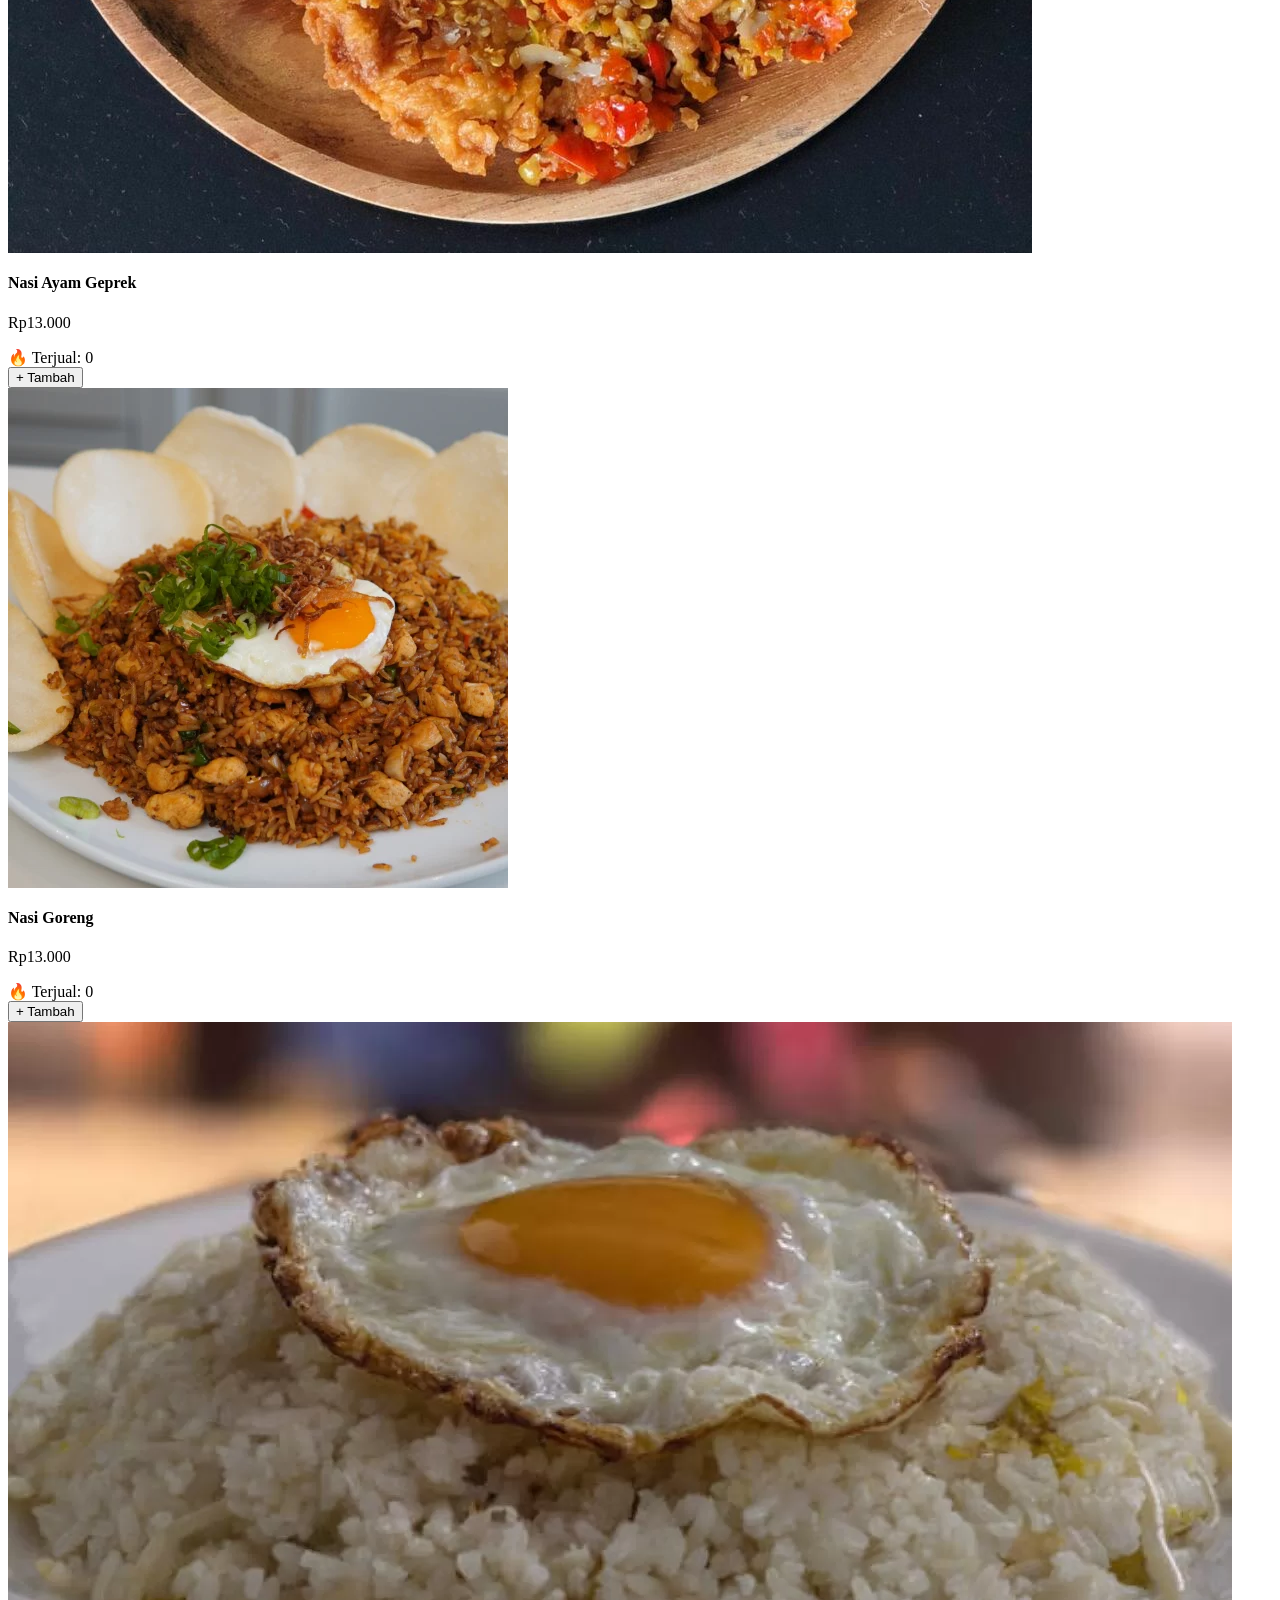
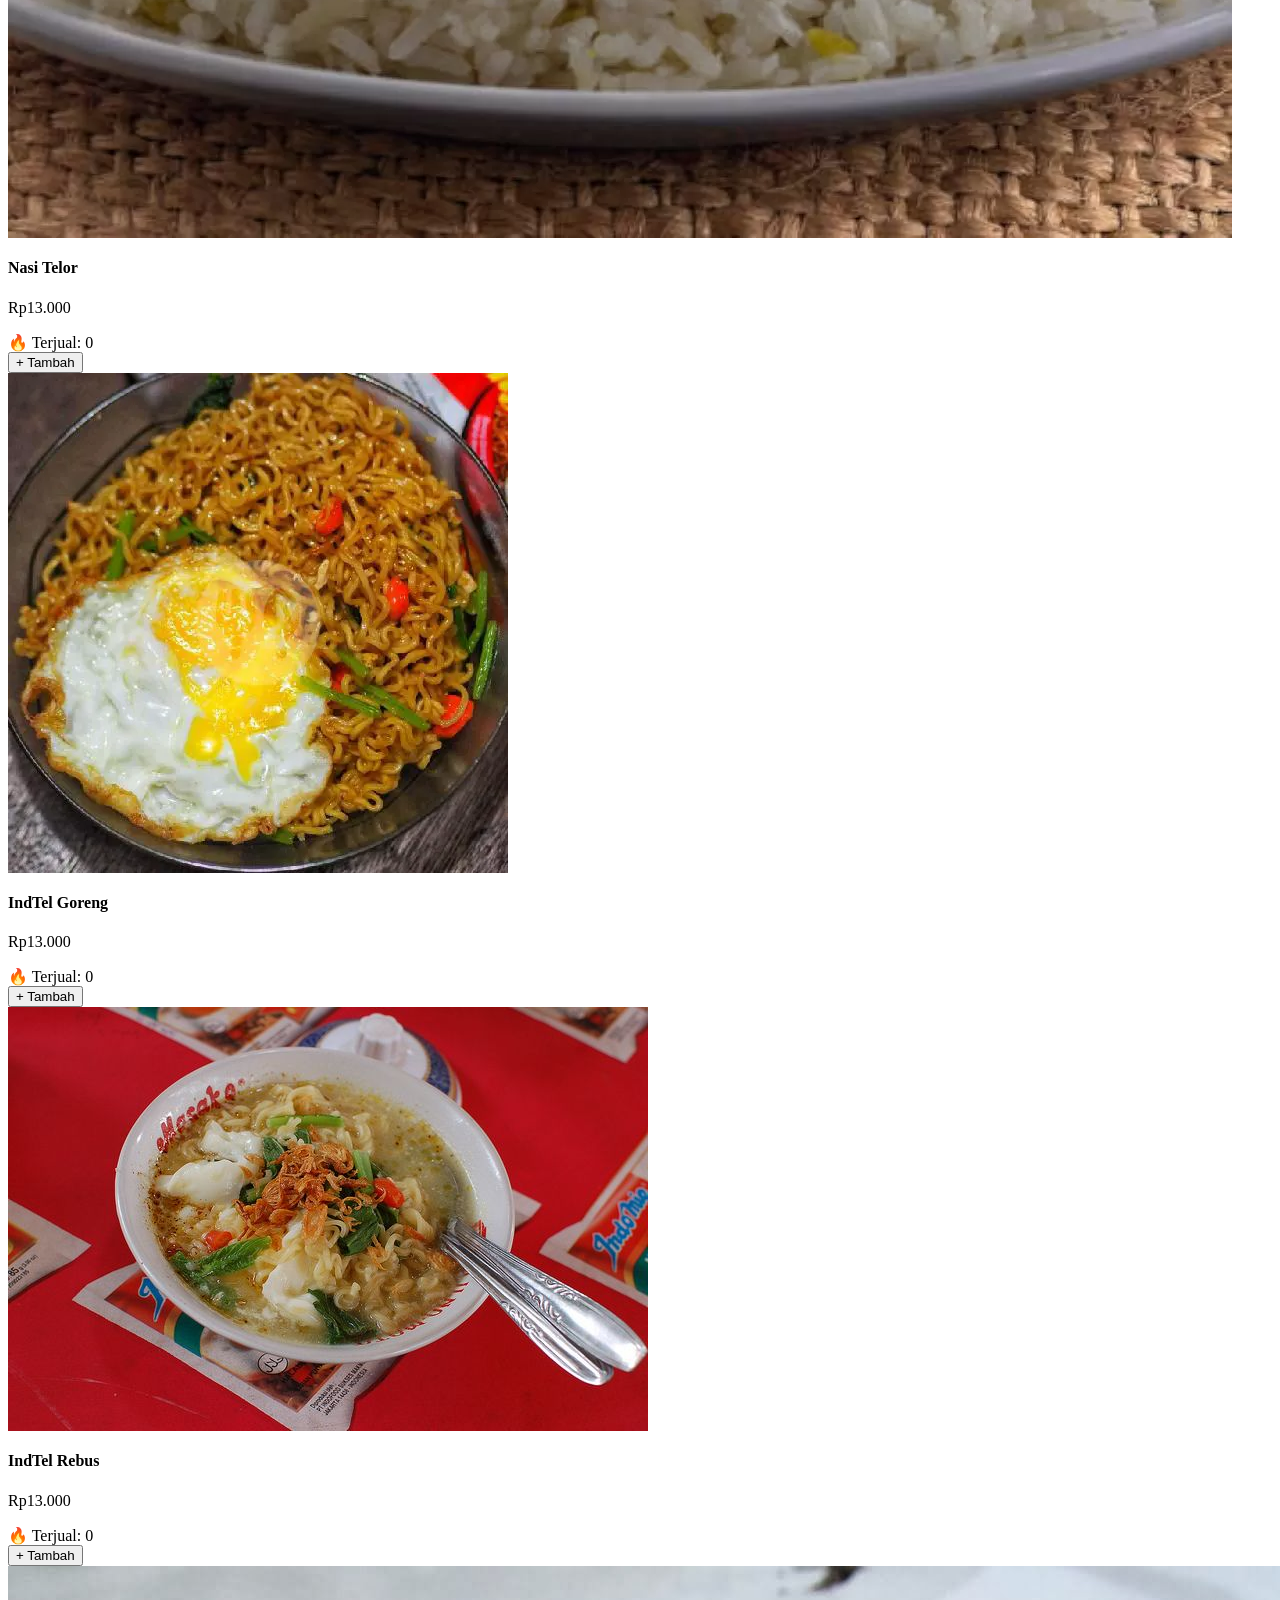
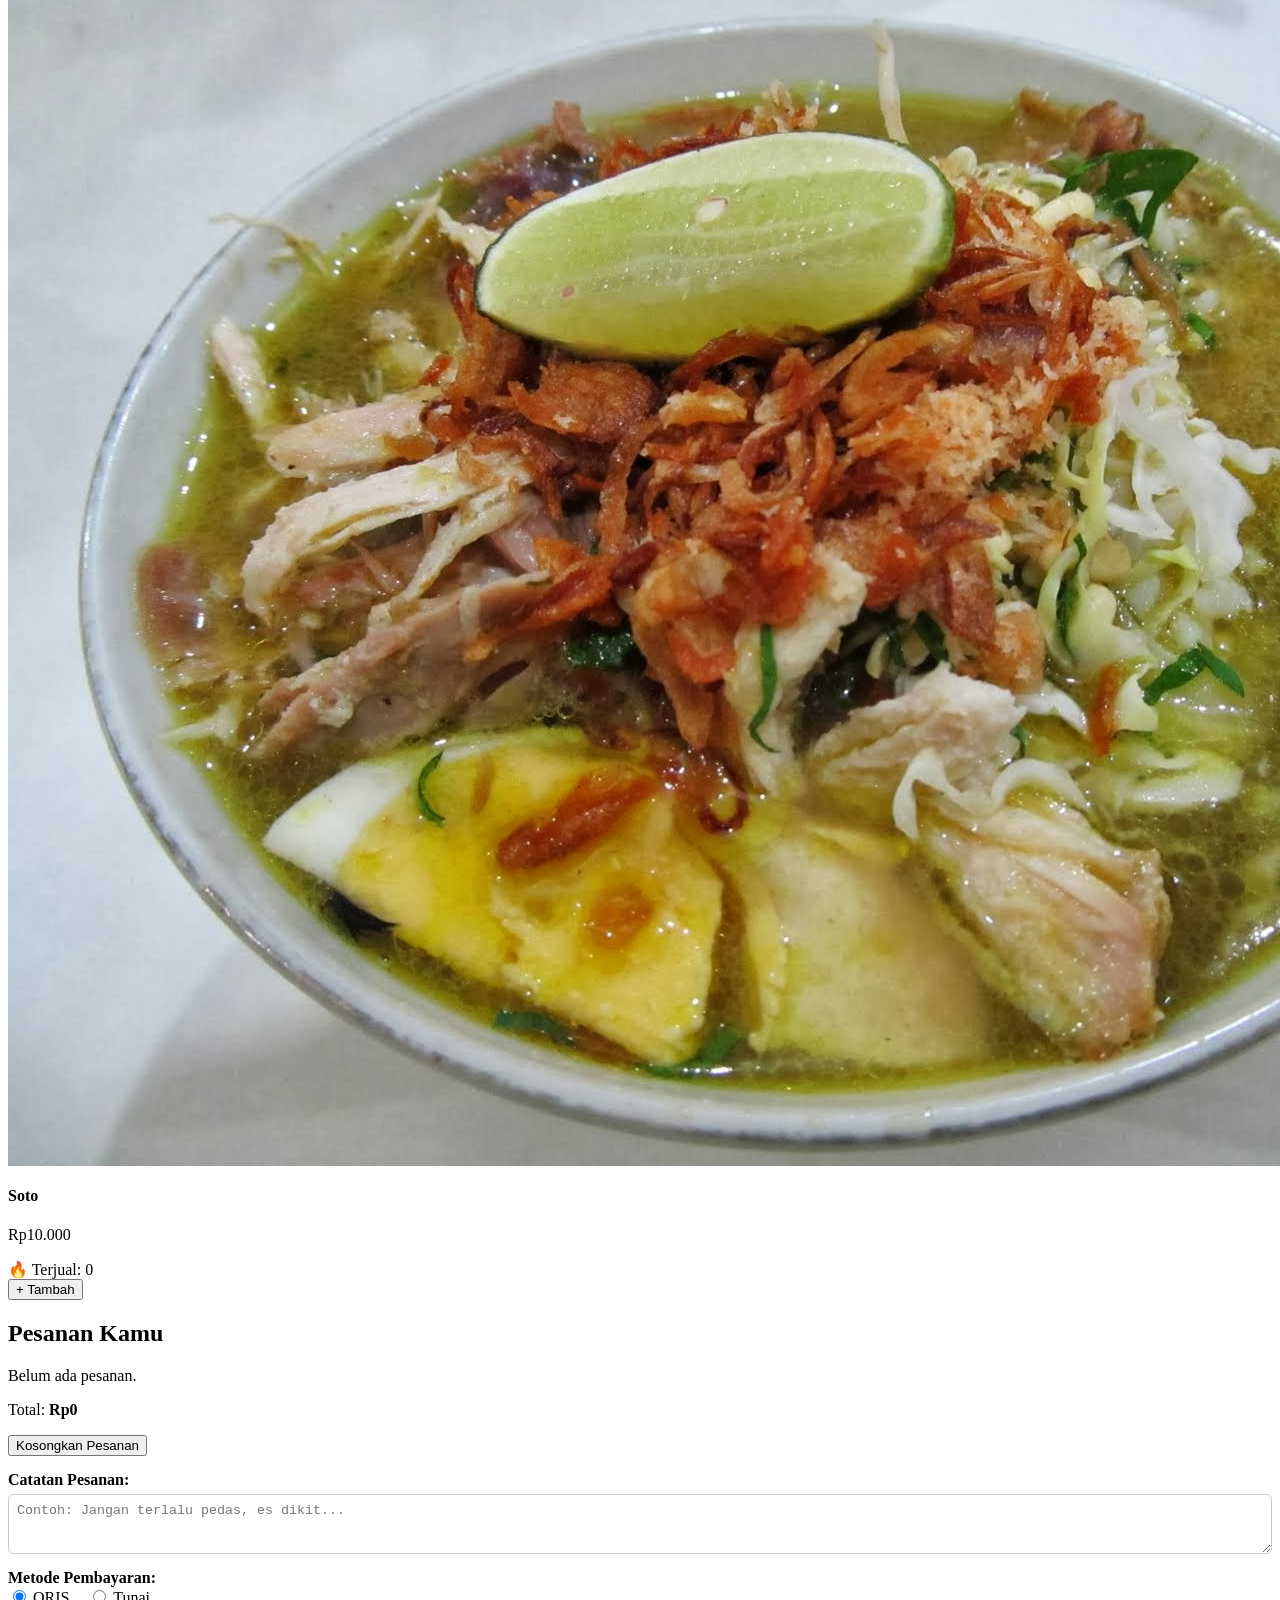
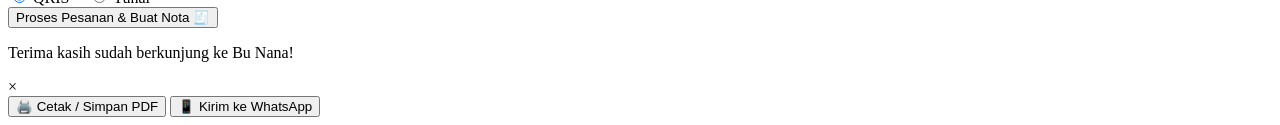
==== commit 96f0e43b: "ubah css" ====
--- a/index.html
+++ b/index.html
@@ -1,10 +1,12 @@
-<!DOCTYPE html>
-<html lang="id">
-<head>
-    <meta charset="UTF-8">
-    <meta name="viewport" content="width=device-width, initial-scale=1.0">
-    <title>Lotek & Kupat Tahu Bu Nana</title>
-    <link rel="stylesheet" href="style.css?v=3">
+<header>
+    <h1>🍽️ Lotek & Kupat Tahu Bu Nana</h1>
+    <p>Silakan pilih makanan favorit kamu!</p>
+    <h3 id="infoMeja">Nomor Meja: -</h3>
+    <nav>
+        <a href="index.html">🍛 Menu Makanan</a>
+        <a href="minuman.html">🥤 Menu Minuman</a>
+    </nav>
+</header>
 </head>
 <body>
     <header>
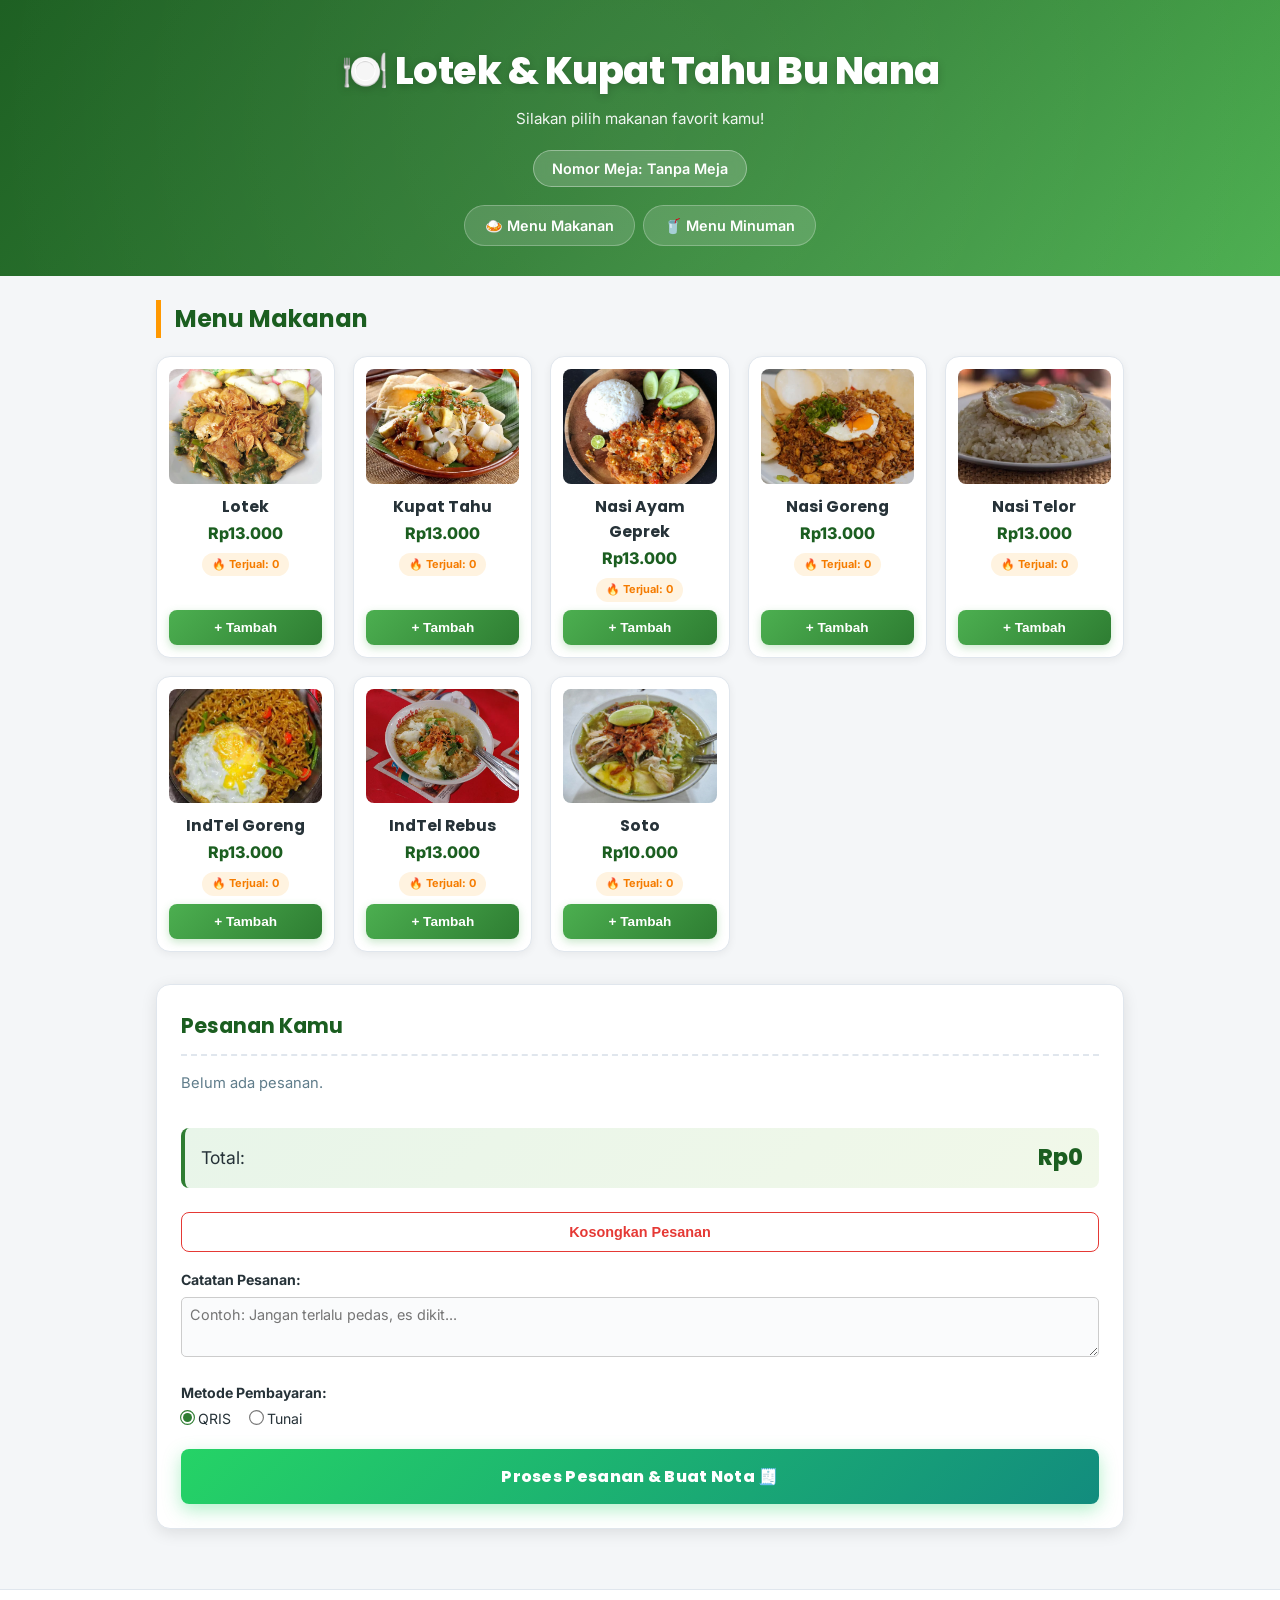
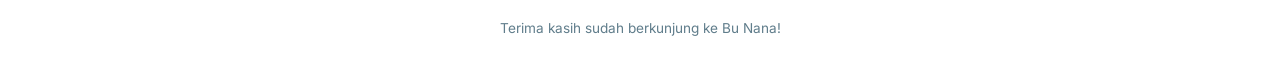
==== commit 0ff0ff51: "update" ====
--- a/index.html
+++ b/index.html
@@ -1,21 +1,27 @@
-<header>
-    <h1>🍽️ Lotek & Kupat Tahu Bu Nana</h1>
-    <p>Silakan pilih makanan favorit kamu!</p>
-    <h3 id="infoMeja">Nomor Meja: -</h3>
-    <nav>
-        <a href="index.html">🍛 Menu Makanan</a>
-        <a href="minuman.html">🥤 Menu Minuman</a>
-    </nav>
-</header>
+<!DOCTYPE html>
+<html lang="id">
+<head>
+    <meta charset="UTF-8">
+    <meta name="viewport" content="width=device-width, initial-scale=1.0">
+    <title>Lotek & Kupat Tahu Bu Nana</title>
+    
+    <!-- Google Fonts -->
+    <link rel="preconnect" href="https://fonts.googleapis.com">
+    <link rel="preconnect" href="https://fonts.gstatic.com" crossorigin>
+    <link href="https://fonts.googleapis.com/css2?family=Inter:wght@400;500;600;700&family=Poppins:wght@600;700;800&display=swap" rel="stylesheet">
+    
+    <!-- File CSS -->
+    <link rel="stylesheet" href="style.css?v=4">
 </head>
 <body>
+    <!-- HEADER HANYA SATU -->
     <header>
-        <h1>Lotek & Kupat Tahu Bu Nana</h1>
+        <h1>🍽️ Lotek & Kupat Tahu Bu Nana</h1>
         <p>Silakan pilih makanan favorit kamu!</p>
         <h3 id="infoMeja">Nomor Meja: -</h3>
         <nav>
-            <a href="index.html">Menu Makanan</a>
-            <a href="minuman.html">Menu Minuman</a>
+            <a href="index.html">🍛 Menu Makanan</a>
+            <a href="minuman.html">🥤 Menu Minuman</a>
         </nav>
     </header>
 
@@ -35,7 +41,7 @@
                 <textarea id="catatanPesanan" placeholder="Contoh: Jangan terlalu pedas, es dikit..." style="width: 100%; height: 60px; margin-top: 5px; border-radius: 5px; padding: 8px; border: 1px solid #ccc;"></textarea>
             </div>
 
-            <!-- Fitur Baru: Metode Pembayaran -->
+            <!-- Metode Pembayaran -->
             <div style="margin-top: 15px; text-align: left;">
                 <label><b>Metode Pembayaran:</b></label><br>
                 <label style="margin-right: 15px; cursor: pointer;">
@@ -46,7 +52,7 @@
                 </label>
             </div>
 
-            <!-- Fitur Baru: Tombol Proses & Nota -->
+            <!-- Tombol Proses -->
             <button onclick="prosesPesanan()" class="btn-proses">
                 Proses Pesanan & Buat Nota 🧾
             </button>
@@ -67,6 +73,6 @@
         </div>
     </div>
 
-    <script src="script.js?v=3"></script>
+    <script src="script.js?v=4"></script>
 </body>
 </html>
--- a/style.css
+++ b/style.css
@@ -0,0 +1,468 @@
+/* ===== RESET & BASE ===== */
+* { box-sizing: border-box; margin: 0; padding: 0; }
+
+:root {
+    --primary: #2e7d32;
+    --primary-light: #4caf50;
+    --primary-dark: #1b5e20;
+    --accent: #ff9800;
+    --accent-dark: #f57c00;
+    --danger: #e53935;
+    --bg: #f4f6f8;
+    --card-bg: #ffffff;
+    --text: #263238;
+    --text-muted: #607d8b;
+    --border: #e0e6ed;
+    --shadow-sm: 0 2px 8px rgba(0,0,0,0.06);
+    --shadow-md: 0 4px 16px rgba(0,0,0,0.10);
+    --shadow-lg: 0 10px 30px rgba(0,0,0,0.15);
+    --radius: 14px;
+    --radius-sm: 8px;
+    --font-head: 'Poppins', 'Segoe UI', sans-serif;
+    --font-body: 'Inter', 'Segoe UI', Arial, sans-serif;
+}
+
+body {
+    font-family: var(--font-body);
+    background: var(--bg);
+    color: var(--text);
+    line-height: 1.6;
+    -webkit-font-smoothing: antialiased;
+}
+
+/* ===== HEADER / HERO ===== */
+header {
+    background: linear-gradient(135deg, var(--primary-dark) 0%, var(--primary) 50%, var(--primary-light) 100%);
+    color: white;
+    padding: 40px 20px 30px;
+    text-align: center;
+    position: relative;
+    overflow: hidden;
+}
+
+header::before {
+    content: '';
+    position: absolute;
+    top: -50%; left: -50%;
+    width: 200%; height: 200%;
+    background: radial-gradient(circle, rgba(255,255,255,0.08) 0%, transparent 60%);
+    pointer-events: none;
+}
+
+header h1 {
+    font-family: var(--font-head);
+    font-size: clamp(1.6rem, 4vw, 2.4rem);
+    font-weight: 800;
+    letter-spacing: -0.5px;
+    margin-bottom: 6px;
+    text-shadow: 0 2px 8px rgba(0,0,0,0.2);
+    position: relative;
+}
+
+header p {
+    opacity: 0.92;
+    font-size: 0.95rem;
+    margin-bottom: 14px;
+    position: relative;
+}
+
+#infoMeja {
+    background: rgba(255,255,255,0.18);
+    border: 1px solid rgba(255,255,255,0.35);
+    backdrop-filter: blur(6px);
+    display: inline-block;
+    padding: 6px 18px;
+    border-radius: 30px;
+    font-weight: 600;
+    font-size: 0.9rem;
+    margin-top: 4px;
+    position: relative;
+}
+
+header nav {
+    margin-top: 18px;
+    display: flex;
+    gap: 8px;
+    justify-content: center;
+    flex-wrap: wrap;
+    position: relative;
+}
+
+header nav a {
+    color: white;
+    text-decoration: none;
+    font-weight: 600;
+    font-size: 0.9rem;
+    padding: 8px 20px;
+    border-radius: 30px;
+    background: rgba(255,255,255,0.15);
+    border: 1px solid rgba(255,255,255,0.25);
+    transition: all 0.25s ease;
+}
+
+header nav a:hover {
+    background: rgba(255,255,255,0.3);
+    transform: translateY(-2px);
+}
+
+/* ===== CONTAINER ===== */
+.container {
+    max-width: 1000px;
+    margin: 0 auto;
+    padding: 24px 16px 40px;
+}
+
+.container > h2 {
+    font-family: var(--font-head);
+    font-size: 1.5rem;
+    font-weight: 700;
+    margin-bottom: 18px;
+    padding-left: 14px;
+    border-left: 5px solid var(--accent);
+    color: var(--primary-dark);
+}
+
+/* ===== MENU GRID ===== */
+.menu {
+    display: grid;
+    grid-template-columns: repeat(auto-fill, minmax(170px, 1fr));
+    gap: 18px;
+}
+
+.menu-card {
+    background: var(--card-bg);
+    border-radius: var(--radius);
+    padding: 12px;
+    text-align: center;
+    box-shadow: var(--shadow-sm);
+    border: 1px solid var(--border);
+    transition: transform 0.25s ease, box-shadow 0.25s ease;
+    display: flex;
+    flex-direction: column;
+}
+
+.menu-card:hover {
+    transform: translateY(-6px);
+    box-shadow: var(--shadow-lg);
+    border-color: var(--primary-light);
+}
+
+.card-img-box {
+    width: 100%;
+    aspect-ratio: 4 / 3;
+    border-radius: var(--radius-sm);
+    overflow: hidden;
+    background: linear-gradient(135deg, #e8f5e9, #f1f8e9);
+    display: flex;
+    align-items: center;
+    justify-content: center;
+    margin-bottom: 10px;
+}
+
+.card-img-box img {
+    width: 100%; height: 100%;
+    object-fit: cover;
+    display: block;
+    transition: transform 0.4s ease;
+}
+
+.menu-card:hover .card-img-box img { transform: scale(1.06); }
+.card-img-box .emoji { font-size: 52px; }
+
+.menu-card h4 {
+    font-family: var(--font-head);
+    font-size: 0.98rem;
+    font-weight: 700;
+    margin-bottom: 2px;
+    color: var(--text);
+}
+
+.menu-card p {
+    color: var(--primary-dark);
+    font-weight: 800;
+    font-size: 1rem;
+    margin-bottom: 6px;
+}
+
+.terjual-badge {
+    font-size: 11px;
+    color: var(--accent-dark);
+    font-weight: 700;
+    background: #fff3e0;
+    padding: 3px 10px;
+    border-radius: 20px;
+    display: inline-block;
+    margin-bottom: 8px;
+    align-self: center;
+}
+
+.menu-card select {
+    margin-bottom: 8px !important;
+    border: 1px solid var(--border) !important;
+    border-radius: 6px !important;
+    padding: 6px !important;
+    font-family: var(--font-body) !important;
+    background: #fafafa !important;
+}
+
+.menu-card button {
+    padding: 10px 12px;
+    cursor: pointer;
+    background: linear-gradient(135deg, var(--primary-light), var(--primary));
+    color: white;
+    border: none;
+    border-radius: var(--radius-sm);
+    font-weight: 700;
+    font-size: 0.85rem;
+    width: 100%;
+    margin-top: auto;
+    transition: all 0.2s ease;
+    box-shadow: 0 3px 8px rgba(76,175,80,0.3);
+}
+
+.menu-card button:hover {
+    background: linear-gradient(135deg, var(--primary), var(--primary-dark));
+    transform: translateY(-1px);
+    box-shadow: 0 5px 14px rgba(76,175,80,0.4);
+}
+
+.menu-card button:active { transform: translateY(0); }
+
+/* ===== KERANJANG ===== */
+#keranjang {
+    margin-top: 32px;
+    background: var(--card-bg);
+    padding: 24px;
+    border-radius: var(--radius);
+    box-shadow: var(--shadow-md);
+    border: 1px solid var(--border);
+}
+
+#keranjang > h2 {
+    font-family: var(--font-head);
+    font-size: 1.3rem;
+    font-weight: 700;
+    color: var(--primary-dark);
+    margin-bottom: 16px;
+    padding-bottom: 12px;
+    border-bottom: 2px dashed var(--border);
+    display: flex;
+    align-items: center;
+    gap: 8px;
+}
+
+#daftarPesanan {
+    font-size: 0.92rem;
+    color: var(--text-muted);
+    min-height: 40px;
+}
+
+#daftarPesanan > div {
+    background: #fafbfc;
+    border-radius: var(--radius-sm);
+    padding: 10px 14px !important;
+    margin: 8px 0 !important;
+    border: 1px solid var(--border);
+    transition: background 0.2s;
+}
+
+#daftarPesanan > div:hover { background: #f1f8e9; }
+
+#keranjang > p {
+    font-size: 1.1rem;
+    margin: 16px 0;
+    padding: 12px 16px;
+    background: linear-gradient(135deg, #e8f5e9, #f1f8e9);
+    border-radius: var(--radius-sm);
+    border-left: 4px solid var(--primary);
+    display: flex;
+    justify-content: space-between;
+    align-items: center;
+}
+
+#total {
+    font-family: var(--font-head);
+    font-size: 1.4rem;
+    color: var(--primary-dark);
+    font-weight: 800;
+}
+
+/* ===== TOMBOL ===== */
+.btn-reset {
+    width: 100%;
+    padding: 11px;
+    margin-top: 8px;
+    background: #fff;
+    color: var(--danger);
+    border: 1.5px solid var(--danger);
+    border-radius: var(--radius-sm);
+    cursor: pointer;
+    font-weight: 700;
+    font-size: 0.9rem;
+    transition: all 0.2s ease;
+}
+
+.btn-reset:hover {
+    background: var(--danger);
+    color: white;
+}
+
+.btn-proses {
+    background: linear-gradient(135deg, #25D366, #128C7E);
+    color: white;
+    padding: 15px;
+    width: 100%;
+    border: none;
+    border-radius: var(--radius-sm);
+    font-weight: 800;
+    font-size: 1rem;
+    margin-top: 18px;
+    cursor: pointer;
+    box-shadow: 0 6px 18px rgba(37, 211, 102, 0.35);
+    transition: all 0.25s ease;
+    font-family: var(--font-head);
+    letter-spacing: 0.3px;
+}
+
+.btn-proses:hover {
+    transform: translateY(-2px);
+    box-shadow: 0 10px 24px rgba(37, 211, 102, 0.45);
+}
+
+.btn-proses:active { transform: translateY(0); }
+
+.btn-qty {
+    padding: 4px 11px;
+    margin: 0 2px;
+    background: #eef2f5;
+    border: 1px solid var(--border);
+    border-radius: 6px;
+    cursor: pointer;
+    font-weight: 800;
+    font-size: 0.9rem;
+    color: var(--text);
+    transition: all 0.15s ease;
+}
+
+.btn-qty:hover {
+    background: var(--primary-light);
+    color: white;
+    border-color: var(--primary-light);
+}
+
+/* ===== TEXTAREA & LABEL ===== */
+#keranjang label { font-size: 0.88rem; color: var(--text); }
+#keranjang textarea {
+    width: 100%;
+    height: 70px;
+    margin-top: 6px;
+    border-radius: var(--radius-sm);
+    padding: 10px 12px;
+    border: 1.5px solid var(--border);
+    font-family: var(--font-body);
+    font-size: 0.9rem;
+    resize: vertical;
+    transition: border-color 0.2s;
+    background: #fafbfc;
+}
+
+#keranjang textarea:focus {
+    outline: none;
+    border-color: var(--primary-light);
+    background: #fff;
+}
+
+#keranjang input[type="radio"] { accent-color: var(--primary); transform: scale(1.15); }
+
+/* ===== FOOTER ===== */
+footer {
+    text-align: center;
+    padding: 28px 20px;
+    color: var(--text-muted);
+    font-size: 0.85rem;
+    background: white;
+    border-top: 1px solid var(--border);
+    margin-top: 20px;
+}
+
+/* ===== MODAL NOTA ===== */
+.modal {
+    display: none;
+    position: fixed;
+    z-index: 1000;
+    inset: 0;
+    background: rgba(0,0,0,0.65);
+    justify-content: center;
+    align-items: center;
+    backdrop-filter: blur(5px);
+    padding: 16px;
+}
+
+.modal-content {
+    background: white;
+    padding: 28px 24px;
+    border-radius: 18px;
+    width: 100%;
+    max-width: 400px;
+    max-height: 90vh;
+    overflow-y: auto;
+    position: relative;
+    box-shadow: 0 20px 60px rgba(0,0,0,0.4);
+    animation: slideUp 0.35s cubic-bezier(0.16, 1, 0.3, 1);
+}
+
+@keyframes slideUp {
+    from { transform: translateY(30px) scale(0.97); opacity: 0; }
+    to { transform: translateY(0) scale(1); opacity: 1; }
+}
+
+.close {
+    position: absolute;
+    top: 12px; right: 16px;
+    font-size: 26px;
+    font-weight: bold;
+    cursor: pointer;
+    color: #b0bec5;
+    line-height: 1;
+    transition: color 0.2s, transform 0.2s;
+}
+
+.close:hover { color: var(--danger); transform: rotate(90deg); }
+
+.nota-header { text-align: center; font-family: 'Courier New', monospace; }
+.nota-header h3 { font-family: var(--font-head); color: var(--primary-dark); }
+.nota-header hr { border: none; border-top: 1.5px dashed #90a4ae; margin: 10px 0; }
+.nota-footer { text-align: center; margin-top: 20px; font-size: 12px; color: var(--text-muted); font-family: 'Courier New', monospace; }
+
+.btn-print, .btn-wa {
+    width: 100%;
+    padding: 13px;
+    margin-top: 10px;
+    border: none;
+    border-radius: var(--radius-sm);
+    font-weight: 700;
+    cursor: pointer;
+    font-size: 0.92rem;
+    font-family: var(--font-head);
+    transition: all 0.2s ease;
+}
+
+.btn-print { background: #546e7a; color: white; }
+.btn-print:hover { background: #37474f; transform: translateY(-1px); }
+.btn-wa { background: linear-gradient(135deg, #25D366, #128C7E); color: white; box-shadow: 0 4px 12px rgba(37,211,102,0.3); }
+.btn-wa:hover { transform: translateY(-1px); box-shadow: 0 6px 16px rgba(37,211,102,0.45); }
+
+/* ===== RESPONSIVE ===== */
+@media (max-width: 600px) {
+    .menu { grid-template-columns: repeat(2, 1fr); gap: 12px; }
+    .menu-card { padding: 10px; }
+    .menu-card h4 { font-size: 0.88rem; }
+    .card-img-box { aspect-ratio: 1 / 1; }
+    #keranjang { padding: 18px 16px; }
+    .container { padding: 18px 12px 32px; }
+    header { padding: 30px 16px 24px; }
+}
+
+@media (max-width: 360px) {
+    .menu { grid-template-columns: 1fr; }
+}
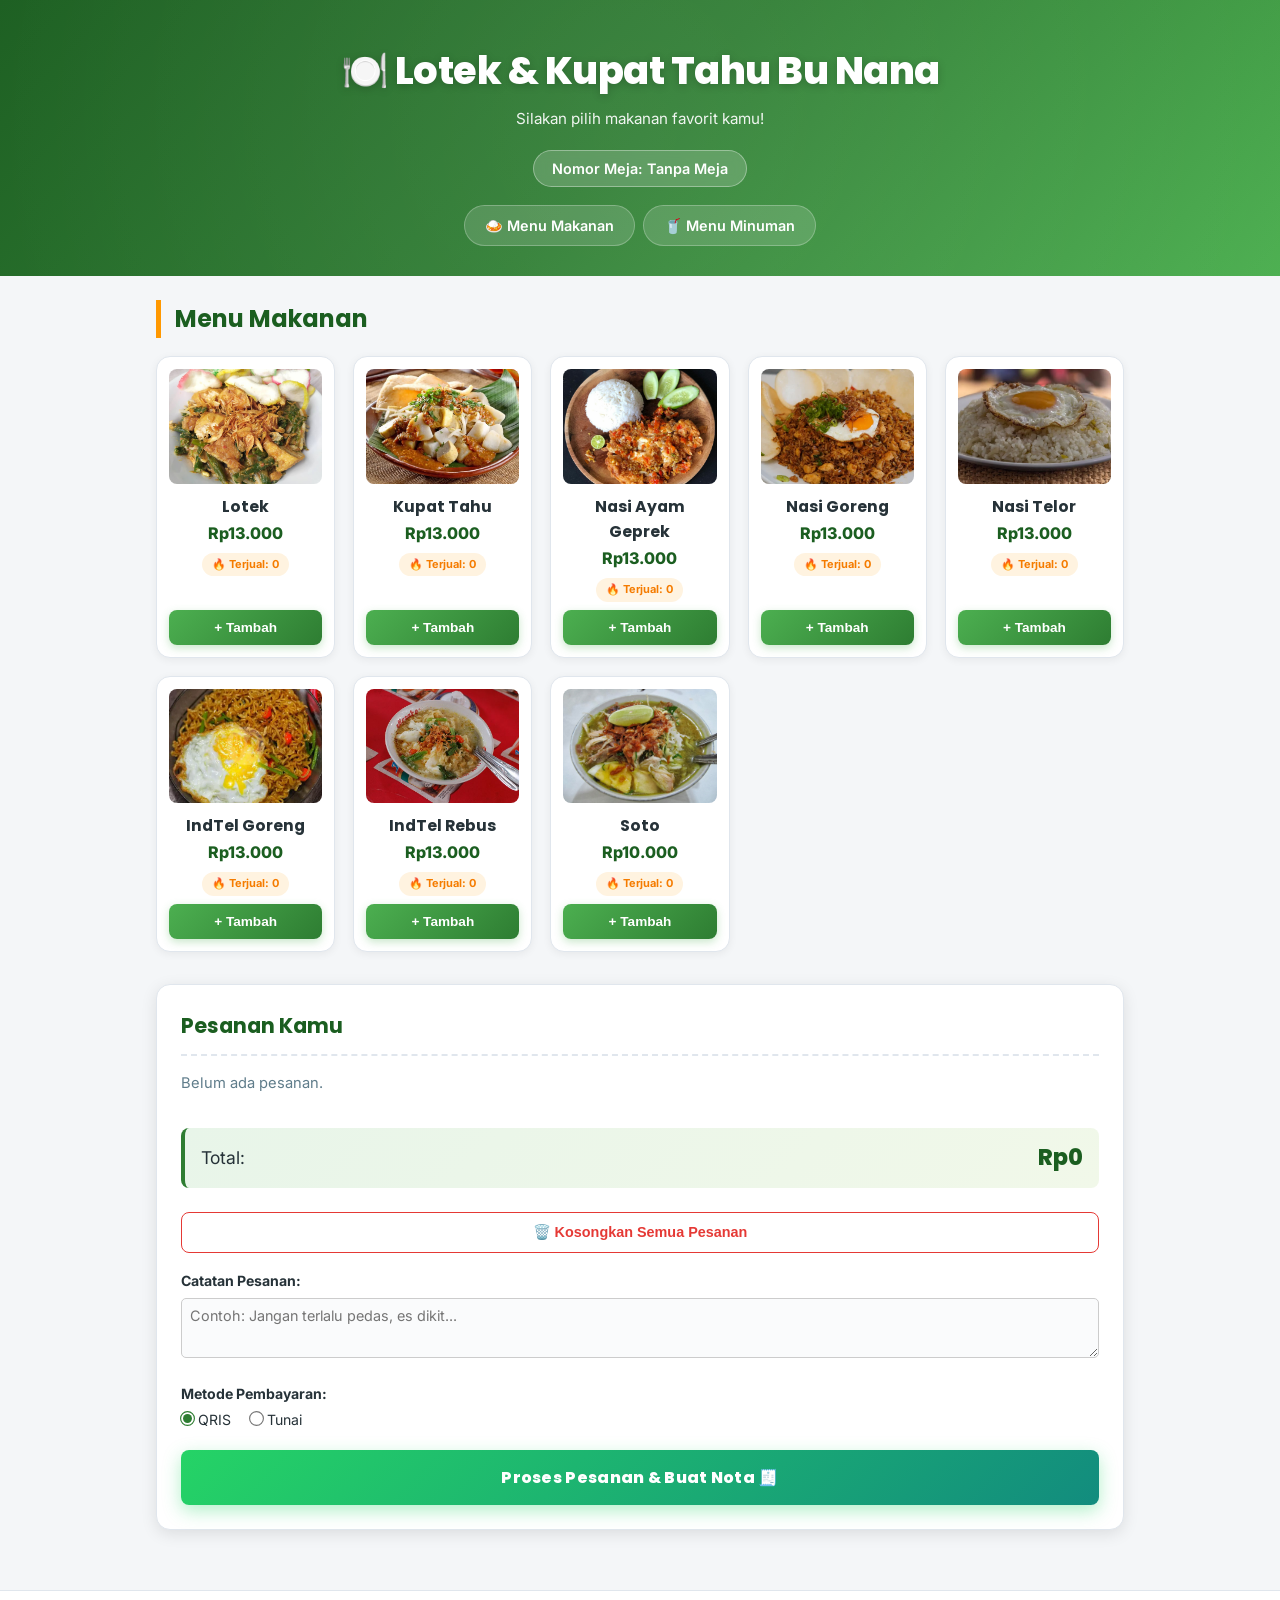
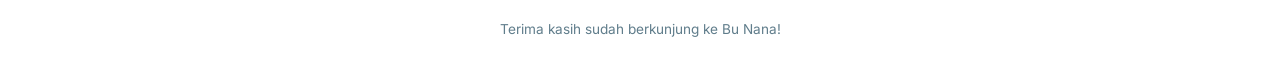
==== commit 27e0b131: "Upgrade CSS and JS file versions Updated version parameters for CSS and JS files." ====
--- a/index.html
+++ b/index.html
@@ -3,7 +3,7 @@
 <head>
     <meta charset="UTF-8">
     <meta name="viewport" content="width=device-width, initial-scale=1.0">
-    <title>Lotek & Kupat Tahu Bu Nana</title>
+    <title>Lotekk & Kupat Tahu Bu Nana</title>
     
     <!-- Google Fonts -->
     <link rel="preconnect" href="https://fonts.googleapis.com">
@@ -11,7 +11,7 @@
     <link href="https://fonts.googleapis.com/css2?family=Inter:wght@400;500;600;700&family=Poppins:wght@600;700;800&display=swap" rel="stylesheet">
     
     <!-- File CSS -->
-    <link rel="stylesheet" href="style.css?v=4">
+    <link rel="stylesheet" href="style.css?v=5">
 </head>
 <body>
     <!-- HEADER HANYA SATU -->
@@ -31,10 +31,17 @@
 
         <section id="keranjang">
             <h2>Pesanan Kamu</h2>
+
+            <!-- INFO BOX: Muncul saat keranjang ada isinya -->
+            <div id="infoEditPesanan" style="display: none; background: #fff3cd; border: 1px solid #ffeaa7; color: #856404; padding: 12px; border-radius: 8px; margin-bottom: 15px; font-size: 14px; text-align: left;">
+                💡 <b>Pesanan sudah dikirim.</b><br>
+                Jika admin menginfokan ada menu yang <b>habis</b>, silakan klik tombol 🗑️ pada menu tersebut, lalu klik <b>"Proses Pesanan"</b> lagi untuk mengirim revisi.
+            </div>
+
             <div id="daftarPesanan">Belum ada pesanan.</div>
             <p>Total: <strong id="total">Rp0</strong></p>
             
-            <button onclick="kosongkanKeranjang()" class="btn-reset">Kosongkan Pesanan</button>
+            <button onclick="kosongkanKeranjang()" class="btn-reset">🗑️ Kosongkan Semua Pesanan</button>
             
             <div style="margin-top: 15px; text-align: left;">
                 <label for="catatanPesanan"><b>Catatan Pesanan:</b></label><br>
@@ -73,6 +80,6 @@
         </div>
     </div>
 
-    <script src="script.js?v=4"></script>
+    <script src="script.js?v=5"></script>
 </body>
-</html>+</html>
